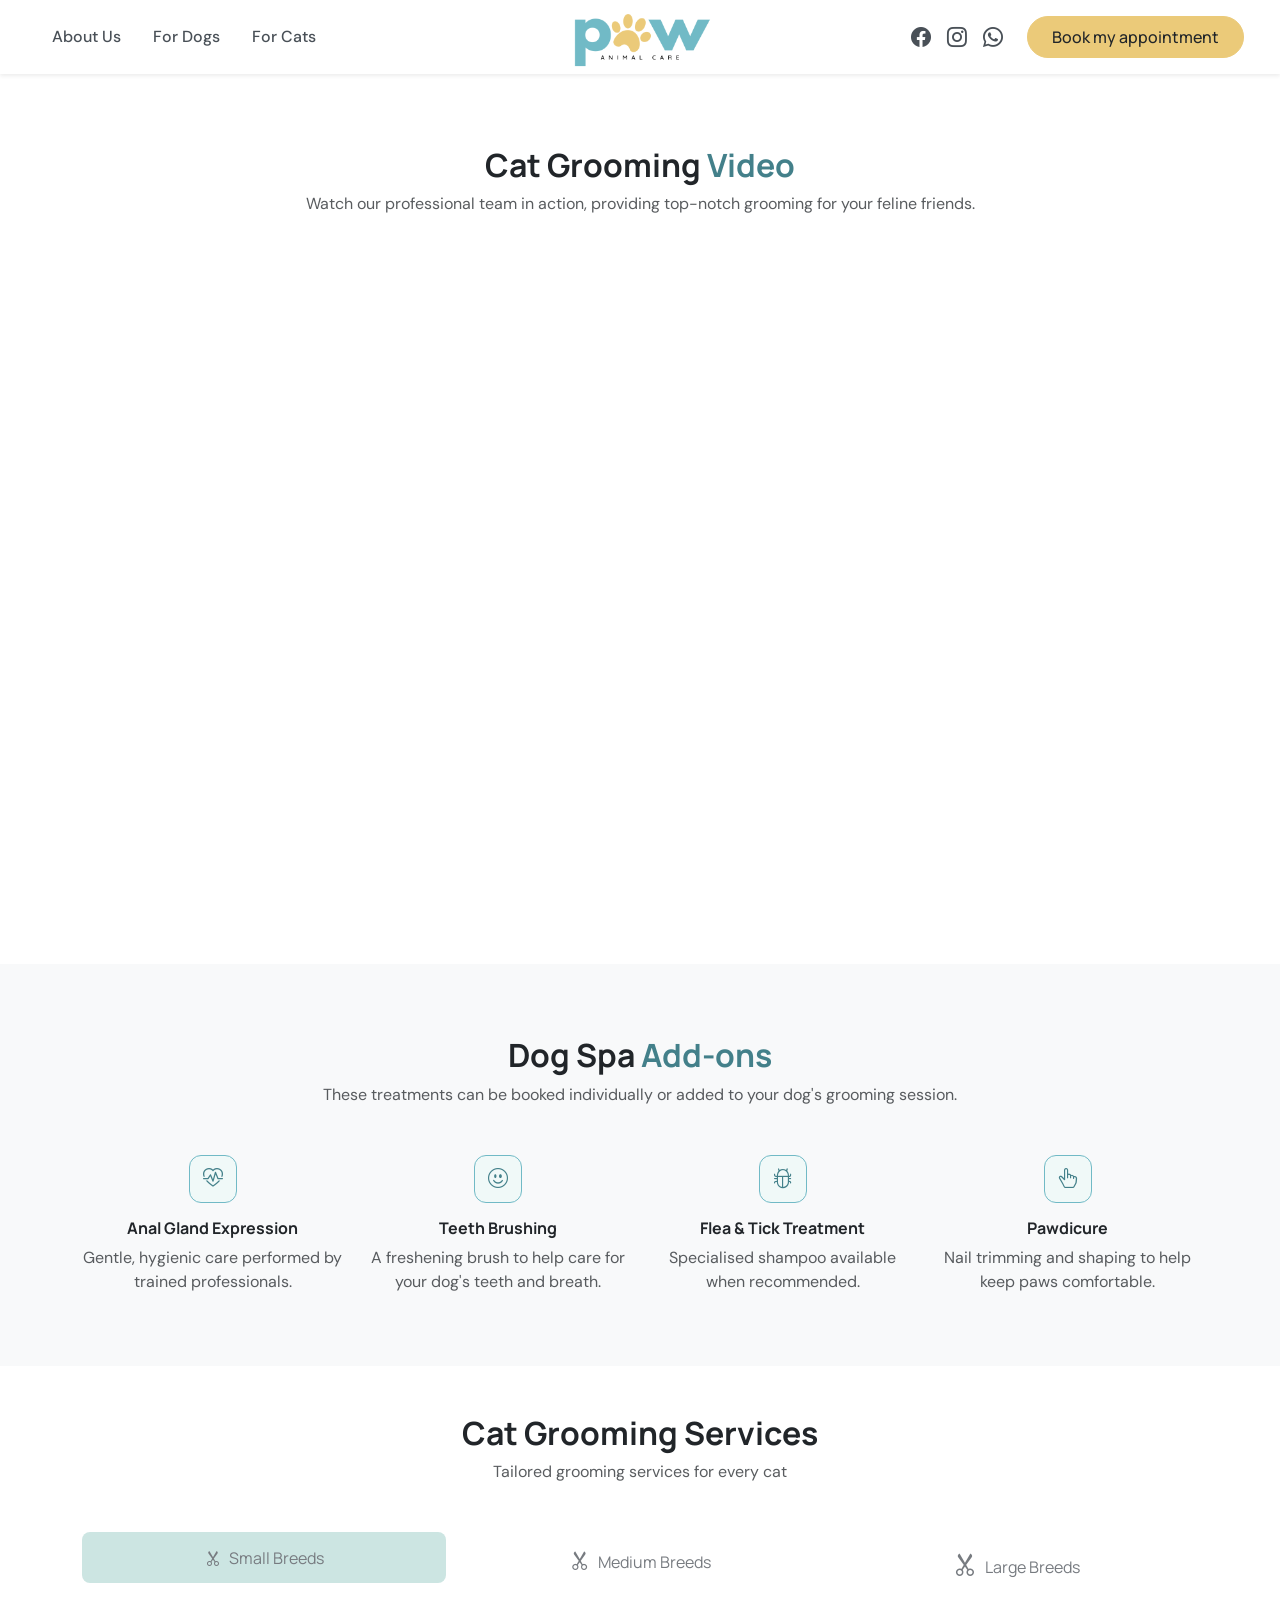
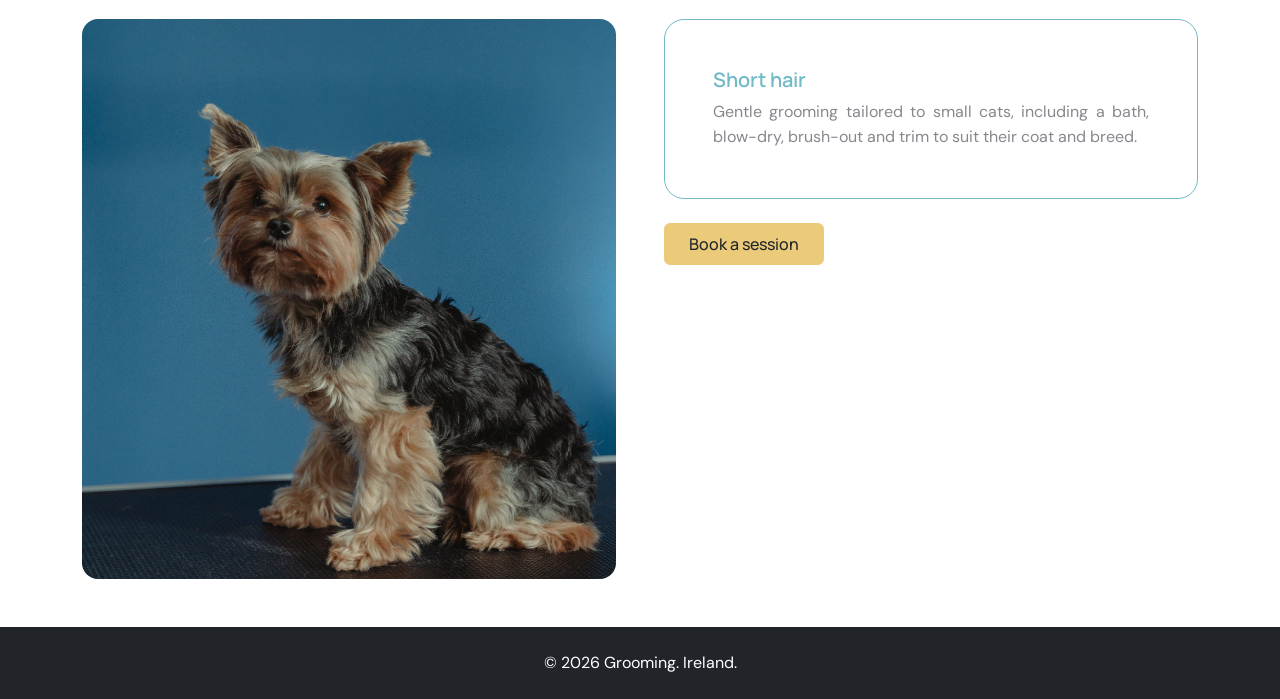
==== pages/cats.html @ 80b5eb4a "cat services fixed" ====
<!DOCTYPE html>
<html lang="en">
<head>
  <meta charset="UTF-8">
  <meta name="viewport" content="width=device-width, initial-scale=1">
  <title>Grooming</title>
    
  
  <link href="https://cdn.jsdelivr.net/npm/bootstrap@5.3.3/dist/css/bootstrap.min.css" rel="stylesheet" integrity="sha384-QWTKZyjpPEjISv5WaRU9OFeRpok6YctnYmDr5pNlyT2bRjXh0JMhjY6hW+ALEwIH" crossorigin="anonymous">
  <link rel="stylesheet" href="https://cdn.jsdelivr.net/npm/bootstrap-icons@1.11.3/font/bootstrap-icons.min.css">
  <link href="https://fonts.googleapis.com/css2?family=DM+Sans:wght@400;500;600;700&family=Manrope:wght@400;500;600;700;800&display=swap" rel="stylesheet">
  <link rel="stylesheet" href="../css/styles.css">
</head>


<body class="bg-light font-body">

  <nav class="navbar navbar-expand-lg navbar-light bg-white shadow-sm py-3 px-4 sticky-top">
    <div class="container-fluid position-relative">
      
    
      <a class="navbar-brand d-lg-none" href="../index.html">
        <img src="../images/pawlogo.png" alt="Logo" height="60">
      </a>

    
      <button class="navbar-toggler" type="button" data-bs-toggle="collapse" data-bs-target="#navbarNav" aria-controls="navbarNav" aria-expanded="false" aria-label="Toggle navigation">
        <span class="navbar-toggler-icon"></span>
      </button>

   
      <div class="collapse navbar-collapse" id="navbarNav">
        
        <ul class="navbar-nav me-auto mb-2 mb-lg-0">
          <li class="nav-item"><a class="nav-link px-3" href="../index.html">About Us</a></li>
          <li class="nav-item"><a class="nav-link px-3" href="dogs.html">For Dogs</a></li>
          <li class="nav-item"><a class="nav-link px-3" href="cats.html">For Cats</a></li>
        </ul>

      
        <a class="navbar-brand position-absolute start-50 translate-middle-x d-none d-lg-block m-0" href="#">
          <img src="../images/pawlogo.png" alt="Logo" height="160">
        </a>

        <div class="d-flex align-items-center gap-3 ms-lg-auto mt-3 mt-lg-0">
          <div class="social-icons d-flex align-items-center gap-3 me-2">
            <a href="https://facebook.com" target="_blank" rel="noopener" aria-label="Facebook"><i class="bi bi-facebook"></i></a>
            <a href="https://instagram.com" target="_blank" rel="noopener" aria-label="Instagram"><i class="bi bi-instagram"></i></a>
            <a href="https://whatsapp.com" target="_blank" rel="noopener" aria-label="WhatsApp"><i class="bi bi-whatsapp"></i></a>
          </div>
          <a href="contact.html" class="btn btn-danger font-heading navbar-btn btn-appointment px-4 py-2 rounded-pill">Book my appointment</a>
        </div>

      </div>
    </div>
  </nav>


<!--Embedded Video Section Start -->
<section class="embedded-video-section py-5 bg-white">
  <div class="container py-lg-4 text-center">
    <div class="mb-5">
      <h2 class="font-heading fw-bold text-dark">Cat Grooming <span class="additional-services-accent">Video</span></h2>
      <p class="font-body text-muted mb-0">Watch our professional team in action, providing top-notch grooming for your feline friends.</p>
    </div>
    <div class="ratio ratio-16x9">
      <iframe src="https://www.youtube.com/embed/dQw4w9WgXcQ" title="Cat Grooming Video" allowfullscreen></iframe>
    </div>
  </div>
</section>
<!--Embedded Video Section End -->


  <!-- Addons Section -->
  <section class="additional-dog-services py-5 bg-light">
    <div class="container py-lg-4 text-center">
      <div class="mb-5">
        <h2 class="font-heading fw-bold text-dark">Dog Spa <span class="additional-services-accent">Add-ons</span></h2>
        <p class="font-body text-muted mb-0">These treatments can be booked individually or added to your dog's grooming session.</p>
      </div>

      <div class="row row-cols-1 row-cols-sm-2 row-cols-lg-4 gx-4 gy-5">
        <div class="col">
          <div class="additional-service-icon d-inline-flex align-items-center justify-content-center mb-3">
            <i class="bi bi-heart-pulse" aria-hidden="true"></i>
          </div>
          <h3 class="font-heading h6 fw-bold">Anal Gland Expression</h3>
          <p class="font-body text-muted mb-0">Gentle, hygienic care performed by trained professionals.</p>
        </div>
        <div class="col">
          <div class="additional-service-icon d-inline-flex align-items-center justify-content-center mb-3">
            <i class="bi bi-emoji-smile" aria-hidden="true"></i>
          </div>
          <h3 class="font-heading h6 fw-bold">Teeth Brushing</h3>
          <p class="font-body text-muted mb-0">A freshening brush to help care for your dog's teeth and breath.</p>
        </div>
        <div class="col">
          <div class="additional-service-icon d-inline-flex align-items-center justify-content-center mb-3">
            <i class="bi bi-bug" aria-hidden="true"></i>
          </div>
          <h3 class="font-heading h6 fw-bold">Flea &amp; Tick Treatment</h3>
          <p class="font-body text-muted mb-0">Specialised shampoo available when recommended.</p>
        </div>
        <div class="col">
          <div class="additional-service-icon d-inline-flex align-items-center justify-content-center mb-3">
            <i class="bi bi-hand-index-thumb" aria-hidden="true"></i>
          </div>
          <h3 class="font-heading h6 fw-bold">Pawdicure</h3>
          <p class="font-body text-muted mb-0">Nail trimming and shaping to help keep paws comfortable.</p>
        </div>
      </div>
    </div>
  </section>
  <!-- Addons Section End -->


  <!-- Cat Services Section Start-->
  <section id="cat-services">
    <div class="container py-5">
      <div class="text-center mb-5">
        <h1 class="font-heading h2 fw-bold text-dark">Cat Grooming Services</h1>
        <p class="font-body text-muted mb-0">Tailored grooming services for every cat</p>
      </div>

      <ul class="nav nav-pills cat-service-tabs mb-4" id="catServiceTabs" role="tablist">
        <li class="nav-item" role="presentation">
          <button class="nav-link font-heading active" id="small-breed-tab" data-bs-toggle="pill" data-bs-target="#small-breed-service" type="button" role="tab" aria-controls="small-breed-service" aria-selected="true">
            <i class="bi bi-scissors fs-6 me-2" aria-hidden="true"></i>Small Breeds
          </button>
        </li>
        <li class="nav-item" role="presentation">
          <button class="nav-link font-heading" id="medium-breed-tab" data-bs-toggle="pill" data-bs-target="#medium-breed-service" type="button" role="tab" aria-controls="medium-breed-service" aria-selected="false">
            <i class="bi bi-scissors fs-5 me-2" aria-hidden="true"></i>Medium Breeds
          </button>
        </li>
        <li class="nav-item" role="presentation">
          <button class="nav-link font-heading" id="large-breed-tab" data-bs-toggle="pill" data-bs-target="#large-breed-service" type="button" role="tab" aria-controls="large-breed-service" aria-selected="false">
            <i class="bi bi-scissors fs-4 me-2" aria-hidden="true"></i>Large Breeds
          </button>
        </li>
      </ul>

      <div class="tab-content" id="catServiceTabContent">
        <div class="tab-pane fade show active" id="small-breed-service" role="tabpanel" aria-labelledby="small-breed-tab" tabindex="0">
          <div class="row align-items-start g-4 g-lg-5">
            <div class="col-lg-6">
              <img src="../images/img1.jpg" class="cat-service-image img-fluid rounded-4" alt="A freshly groomed cat">
            </div>
            <div class="col-lg-6">
              <div class="cat-service-copy p-4 p-lg-5">
                <h3 class="font-heading h5 fw-semibold mb-2">Short hair</h3>
                <p class="font-body cat-service-description mb-0">Gentle grooming tailored to small cats, including a bath, blow-dry, brush-out and trim to suit their coat and breed.</p>
              </div>
              <a href="contact.html" class="btn btn-danger font-heading btn-appointment px-4 py-2 mt-4">Book a session</a>
            </div>
          </div>
        </div>

        <div class="tab-pane fade" id="medium-breed-service" role="tabpanel" aria-labelledby="medium-breed-tab" tabindex="0">
          <div class="row align-items-start g-4 g-lg-5">
            <div class="col-lg-6">
              <img src="../images/img1.jpg" class="cat-service-image img-fluid rounded-4" alt="A freshly groomed cat">
            </div>
            <div class="col-lg-6">
              <div class="cat-service-copy p-4 p-lg-5">
                <h3 class="font-heading h5 fw-semibold mb-2">Long Hair</h3>
                <p class="font-body cat-service-description mb-0">A grooming session for medium-sized cats, with a bath, blow-dry, brush-out and trim tailored to their coat and breed.</p>
              </div>
              <a href="contact.html" class="btn btn-danger font-heading btn-appointment px-4 py-2 mt-4">Book a session</a>
            </div>
          </div>
        </div>

        <div class="tab-pane fade" id="large-breed-service" role="tabpanel" aria-labelledby="large-breed-tab" tabindex="0">
          <div class="row align-items-start g-4 g-lg-5">
            <div class="col-lg-6">
              <img src="../images/img1.jpg" class="cat-service-image img-fluid rounded-4" alt="A freshly groomed cat">
            </div>
            <div class="col-lg-6">
              <div class="cat-service-copy p-4 p-lg-5">
                <h3 class="font-heading h5 fw-semibold mb-2">No hair</h3>
                <p class="font-body cat-service-description mb-0">Care for larger cats, including a bath, blow-dry, brush-out and trim suited to their coat and breed.</p>
              </div>
              <a href="contact.html" class="btn btn-danger font-heading btn-appointment px-4 py-2 mt-4">Book a session</a>
            </div>
          </div>
        </div>
      </div>
    </div>
  </section>
  <!-- Cat Services Section End-->


  <!--Footer -->
  <footer class="site-footer bg-dark shadow-sm py-4 text-center ">
    <div class="container">
      <p class="font-body mb-0 text-white">&copy; 2026 Grooming. Ireland.</p>
    </div>
  </footer>


  <script src="https://cdn.jsdelivr.net/npm/bootstrap@5.3.3/dist/js/bootstrap.bundle.min.js" integrity="sha384-YvpcrYf0tY3lHB60NNkmXc5s9fDVZLESaAA55NDzOxhy9GkcIdslK1eN7N6jIeHz" crossorigin="anonymous"></script>
  <script src="../js/script.js"></script>
</body>
</html>
---- css/styles.css ----
/* Global */
.font-heading {
  font-family: 'Manrope', sans-serif;
}

.font-body {
  font-family: 'DM Sans', sans-serif;
}

.custom-slide-btn {
  appearance: none;
  box-sizing: border-box;
  outline: none;
  position: relative;
  display: inline-flex;
  align-items: center;
  justify-content: center;
  width: 450px;
  height: 120px;
  font-size: 2.2rem;
  font-weight: 600;
  cursor: pointer;
  overflow: hidden;
  border: 4px solid #71bac6;
  color: #71bac6;
  background-color: transparent;
  z-index: 1;
  transition: color 0.2s ease-out;
  text-decoration: none;
}

.custom-slide-btn::before {
  content: "";
  position: absolute;
  top: 0;
  left: 0;
  width: 100%;
  height: 100%;
  background-color: #71bac6;
  z-index: -1;
  transform: translateX(-101%);
  transition: transform 0.2s ease-out;
  text-decoration: none;
}

.custom-slide-btn:hover {
  color: #ffffff;
  text-decoration: none;
}

.custom-slide-btn:hover::before {
  transform: translateX(0);
  text-decoration: none;
}

.custom-slide-btn:active,
.custom-slide-btn:focus {
  color: #ffffff;
  background-color: transparent;
  text-decoration: none;
}

.btn.btn-danger.btn-appointment {
  background-color: #ebca79;
  border-color: #ebca79;
  color: #212529;
  font-weight: 500;
  transition: opacity 0.2s ease;
}

.btn.btn-danger.btn-appointment:hover {
  background-color: #dfbe6d;
  border-color: #dfbe6d;
  color: #212529;
}

.btn.btn-danger.btn-custom-teal {
  background-color: #71BAC6;
  border-color: #71BAC6;
  color: #ffffff;
  font-weight: 500;
  transition: opacity 0.2s ease;
}

.btn.btn-danger.btn-custom-teal:hover {
  background-color: #5da4b1;
  border-color: #5da4b1;
  color: #ffffff;
}

.navbar-light .navbar-nav .nav-link {
  color: #495057;
  font-weight: 500;
  transition: color 0.2s ease;
}

.navbar-light .navbar-nav .nav-link:hover,
.navbar-light .navbar-nav .nav-link:focus {
  color: #71bac6;
}

.social-icons a {
  color: #495057;
  font-size: 1.25rem;
  transition: color 0.2s ease;
}

.social-icons a:hover {
  color: #71bac6;
}

.mb-2 {
  color: #71bac6;
}

.hero-section {
  background: linear-gradient(rgba(0,0,0,0.3), rgba(0,0,0,0.3)), url('../images/img3.jpg') no-repeat center center/cover;
  min-height: 85vh;
  display: flex;
  align-items: center;
}

.twentytwenty-container {
  box-sizing: content-box;
  z-index: 0;
  overflow: hidden;
  position: relative;
  user-select: none;
  width: 100%;
  max-width: 800px;
  height: 450px;
  margin: 0 auto;
}

.twentytwenty-container img {
  width: 100%;
  height: 100%;
  object-fit: cover;
  position: absolute;
  top: 0;
  left: 0;
}

.image-after-wrapper {
  position: absolute;
  top: 0;
  left: 0;
  width: 50%;
  height: 100%;
  overflow: hidden;
  z-index: 1;
}

.image-after-wrapper img {
  width: 800px;
  max-width: none;
  height: 100%;
  object-fit: cover;
}

.twentytwenty-slider {
  position: absolute;
  appearance: none;
  width: 100%;
  height: 100%;
  background: transparent;
  z-index: 2;
  margin: 0;
  cursor: ew-resize;
}

.twentytwenty-slider::-webkit-slider-thumb {
  appearance: none;
  width: 4px;
  height: 450px;
  background: #71bac6;
}

/* Index page */
.about-image {
  width: 100%;
  height: 560px;
  object-fit: cover;
  object-position: center;
}

/* DOG PAGES SPECIFIC STYLES */
.img-responsive img {
  max-width: 300px;
  height: auto;
}

.dog-service-tabs , .cat-service-tabs {
  display: flex;
  justify-content: space-between;
  gap: 0.75rem;
}

.dog-service-tabs .nav-item , .cat-service-tabs .nav-item {
  flex: 1 1 0;
  text-align: center;
}

.dog-service-tabs .nav-link , .cat-service-tabs .nav-link {
  width: 100%;
  color: #777b80;
  background: transparent;
  border-radius: 0.5rem;
  padding: 0.85rem 1rem;
}

.dog-service-tabs .nav-link:hover,
.dog-service-tabs .nav-link:focus,
.dog-service-tabs .nav-link.active,
.cat-service-tabs .nav-link:hover,
.cat-service-tabs .nav-link:focus,
.cat-service-tabs .nav-link.active {
  color: #777b80;
  background: #cce5e2;
}

.dog-service-image , .cat-service-image {
  width: 100%;
  height: 560px;
  object-fit: cover;
  object-position: center;
}

.dog-service-copy , .cat-service-copy {
  border: 1px solid #71bac6;
  border-radius: 1.25rem;
}

.dog-service-description , .cat-service-description {
  color: #85888d;
  line-height: 1.55;
  text-align: justify;
}

#dog-services, #cat-services {
  background-color: #ffffff;
}

.additional-services-accent {
  color: #43808a;
}

.additional-service-icon {
  width: 3rem;
  height: 3rem;
  color: #43808a;
  border: 1px solid #71bac6;
  border-radius: 0.75rem;
  background-color: #f0f9f8;
  font-size: 1.25rem;
}

/* Gallery Section Animation */
.gallery-section.gallery-visible .container {
  animation: gallery-entrance 0.6s ease-out;
}

.gallery-section a img,
.additional-service-icon {
  transition: transform 0.25s ease, background-color 0.25s ease;
}

.gallery-section a:hover img,
.gallery-section a:focus-visible img {
  transform: scale(1.05);
}

.additional-dog-services .col:hover .additional-service-icon {
  transform: translateY(-5px);
  background-color: #cce5e2;
}

@keyframes gallery-entrance {
  from {
    opacity: 0.5;
    transform: translateY(20px);
  }
  to {
    opacity: 1;
    transform: translateY(0);
  }
}

@media (max-width: 767.98px) {
  .dog-service-tabs , .cat-service-tabs {
    flex-direction: column;
  }

  .dog-service-tabs .nav-link , .cat-service-tabs .nav-link {
    text-align: left;
  }

  .dog-service-image , .cat-service-image {
    height: 420px;
  }
}

/*Cats page Style*/


/* Contact page */
.hero-sub {
  color: #777b80;
  font-size: 1.1rem;
}

.map-wrap {
  position: relative;
  width: 100%;
  aspect-ratio: 5 / 4;
  min-height: 320px;
  overflow: hidden;
  border: 1px solid #71bac6;
  border-radius: 1.25rem;
  background-color: #f0f9f8;
}

.map-wrap iframe {
  position: absolute;
  inset: 0;
  width: 100%;
  height: 100%;
  border: 0;
}

/* Cards */
.action-card {
  background: #ffffff;
  border: 1px solid #71bac6;
  border-radius: 1.25rem;
  padding: 1.75rem;
  text-align: center;
}

.action-card .big {
  display: inline-block;
  font-size: 2.5rem;
  color: #43808a;
  margin-bottom: 0.5rem;
}

.action-card p {
  color: #85888d;
}

.action-card .d-flex {
  justify-content: center;
}

/* Booking form: hidden until Book Now is clicked */
#formSection {
  display: none;
}

#formSection.show {
  display: block;
  animation: reveal 0.35s ease;
}

@keyframes reveal {
  from { opacity: 0; transform: translateY(12px); }
  to   { opacity: 1; transform: none; }
}

@media (prefers-reduced-motion: reduce) {
  #formSection.show { animation: none; }
}

.form-card {
  border: 1px solid #71bac6;
  border-radius: 1.25rem;
  background: #ffffff;
  padding: clamp(1.25rem, 4vw, 2rem);
}

.form-card h2 {
  color: #71bac6;
  text-align: center;
  font-weight: 600;
  font-size: 1.6rem;
}

.form-card .lead-line {
  font-size: clamp(1.15rem, 2.5vw, 1.7rem);
  font-weight: 400;
  color: #777b80;
  text-align: center;
  margin: 1.2rem 0 1.5rem;
}

.form-card h3 {
  font-size: 1.15rem;
  font-weight: 700;
  color: #777b80;
  margin: 0;
}

.form-card .hint {
  color: #85888d;
  font-size: 1.05rem;
  margin-bottom: 1.5rem;
}

.form-inner {
  max-width: 900px;
  margin: 0 auto;
}

.form-card .form-control,
.form-card .form-select {
  background-color: #f0f9f8;
  border: 1px solid #cce5e2;
  border-radius: 0.5rem;
  padding: 1.05rem 1.4rem;
  color: #777b80;
}

.form-card .form-control::placeholder {
  color: #85888d;
  opacity: 0.8;
}

.form-card .form-control:focus,
.form-card .form-select:focus {
  background-color: #ffffff;
  border-color: #71bac6;
  box-shadow: 0 0 0 0.2rem rgba(113, 186, 198, 0.25);
}

.form-card .is-invalid {
  border-color: #dc3545;
}

.form-card .invalid-feedback {
  font-size: 0.9rem;
}

.date-label {
  display: block;
  font-size: 0.9rem;
  color: #43808a;
  margin-bottom: 0.35rem;
}

dialog {
  border: 1px solid #71bac6;
  border-radius: 1.25rem;
  padding: 1.75rem;
  max-width: min(90vw, 420px);
  text-align: center;
  color: #777b80;
}

dialog::backdrop {
  background: rgba(0, 0, 0, 0.4);
}
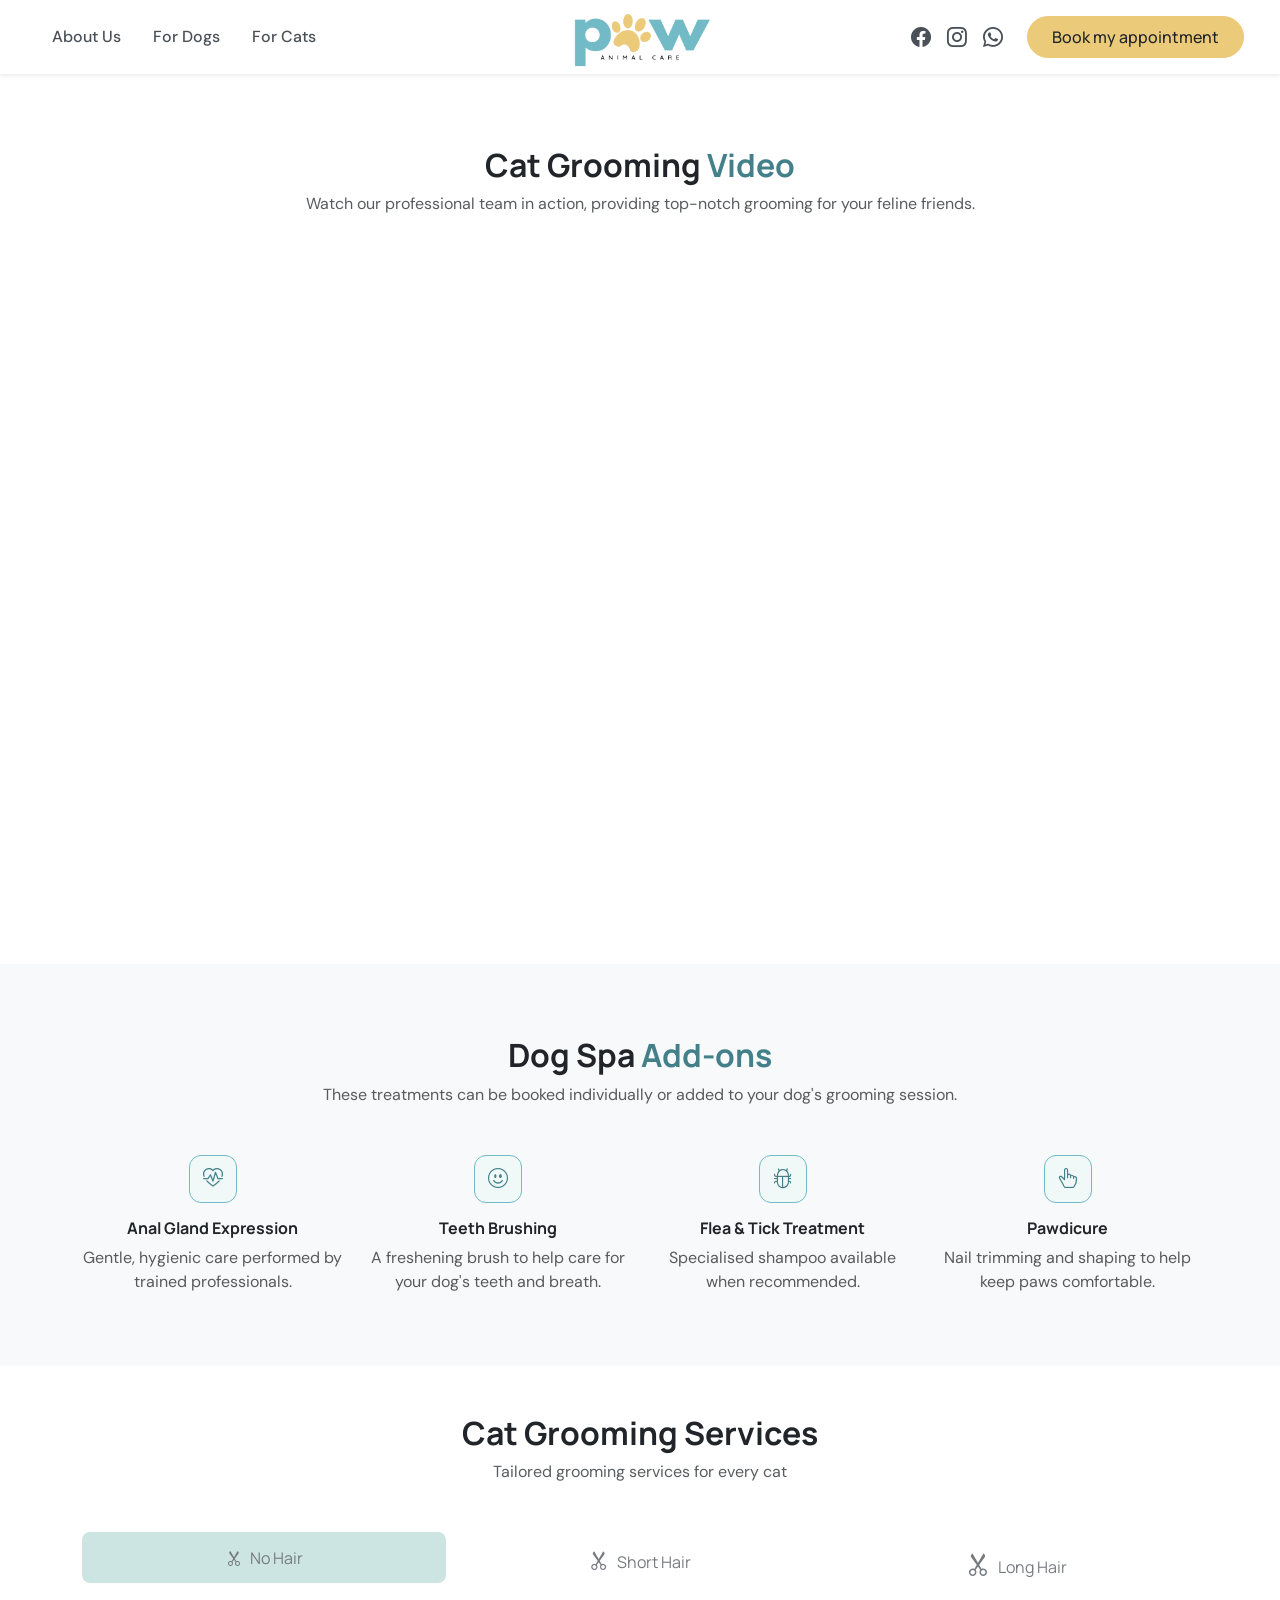
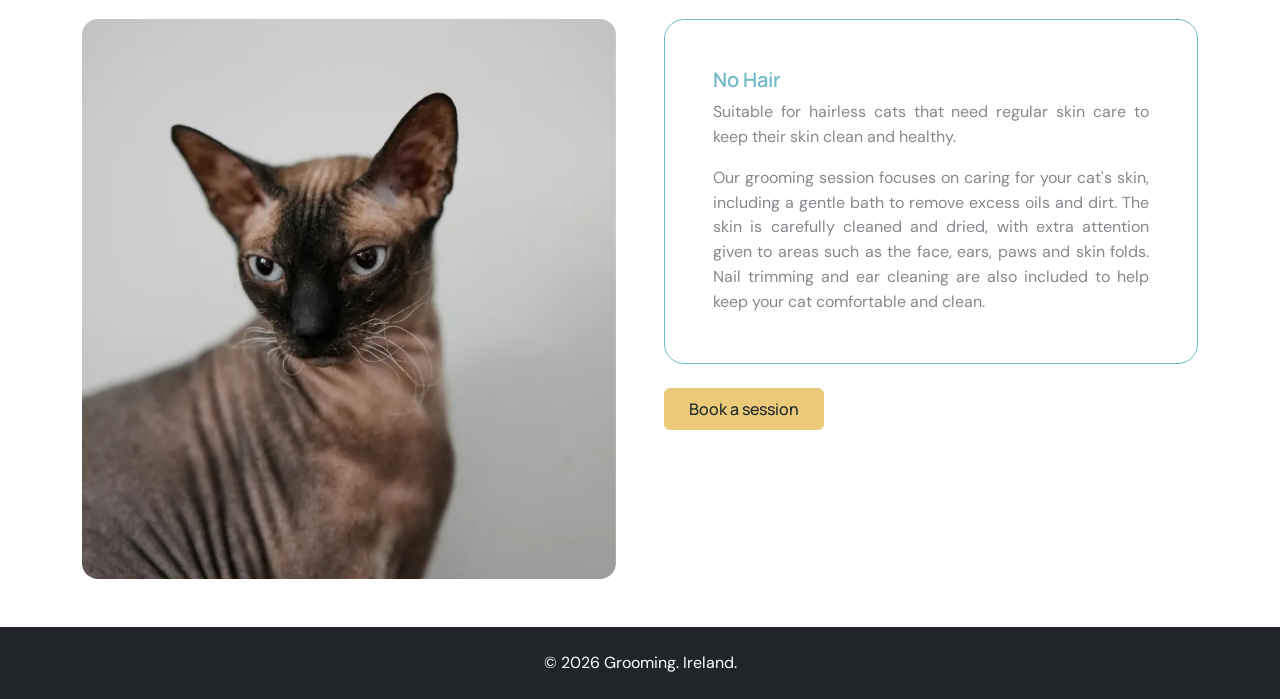
==== commit 7e32607d: "added pictures, carrousel for mobiles and finished cat page deb: video and Theme" ====
--- a/pages/cats.html
+++ b/pages/cats.html
@@ -56,7 +56,6 @@
   </nav>
 
 
-<!--Embedded Video Section Start -->
 <section class="embedded-video-section py-5 bg-white">
   <div class="container py-lg-4 text-center">
     <div class="mb-5">
@@ -64,11 +63,11 @@
       <p class="font-body text-muted mb-0">Watch our professional team in action, providing top-notch grooming for your feline friends.</p>
     </div>
     <div class="ratio ratio-16x9">
-      <iframe src="https://www.youtube.com/embed/dQw4w9WgXcQ" title="Cat Grooming Video" allowfullscreen></iframe>
+      <iframe src="https://www.youtube.com/embed/dQw4w9WgXcQ" title="YouTube video player" frameborder="0" allow="accelerometer; autoplay; clipboard-write; encrypted-media; gyroscope; picture-in-picture; web-share" referrerpolicy="strict-origin-when-cross-origin" allowfullscreen></iframe>
     </div>
   </div>
 </section>
-<!--Embedded Video Section End -->
+
 
 
   <!-- Addons Section -->
@@ -125,17 +124,17 @@
       <ul class="nav nav-pills cat-service-tabs mb-4" id="catServiceTabs" role="tablist">
         <li class="nav-item" role="presentation">
           <button class="nav-link font-heading active" id="small-breed-tab" data-bs-toggle="pill" data-bs-target="#small-breed-service" type="button" role="tab" aria-controls="small-breed-service" aria-selected="true">
-            <i class="bi bi-scissors fs-6 me-2" aria-hidden="true"></i>Small Breeds
+            <i class="bi bi-scissors fs-6 me-2" aria-hidden="true"></i>No Hair
           </button>
         </li>
         <li class="nav-item" role="presentation">
           <button class="nav-link font-heading" id="medium-breed-tab" data-bs-toggle="pill" data-bs-target="#medium-breed-service" type="button" role="tab" aria-controls="medium-breed-service" aria-selected="false">
-            <i class="bi bi-scissors fs-5 me-2" aria-hidden="true"></i>Medium Breeds
+            <i class="bi bi-scissors fs-5 me-2" aria-hidden="true"></i>Short Hair
           </button>
         </li>
         <li class="nav-item" role="presentation">
           <button class="nav-link font-heading" id="large-breed-tab" data-bs-toggle="pill" data-bs-target="#large-breed-service" type="button" role="tab" aria-controls="large-breed-service" aria-selected="false">
-            <i class="bi bi-scissors fs-4 me-2" aria-hidden="true"></i>Large Breeds
+            <i class="bi bi-scissors fs-4 me-2" aria-hidden="true"></i>Long Hair
           </button>
         </li>
       </ul>
@@ -144,12 +143,13 @@
         <div class="tab-pane fade show active" id="small-breed-service" role="tabpanel" aria-labelledby="small-breed-tab" tabindex="0">
           <div class="row align-items-start g-4 g-lg-5">
             <div class="col-lg-6">
-              <img src="../images/img1.jpg" class="cat-service-image img-fluid rounded-4" alt="A freshly groomed cat">
+              <img src="../images/cat1.webp" class="cat-service-image img-fluid rounded-4" alt="A freshly groomed cat">
             </div>
             <div class="col-lg-6">
               <div class="cat-service-copy p-4 p-lg-5">
-                <h3 class="font-heading h5 fw-semibold mb-2">Short hair</h3>
-                <p class="font-body cat-service-description mb-0">Gentle grooming tailored to small cats, including a bath, blow-dry, brush-out and trim to suit their coat and breed.</p>
+                <h3 class="font-heading h5 fw-semibold mb-2">No Hair</h3>
+                <p class="font-body cat-service-description mb-3">Suitable for hairless cats that need regular skin care to keep their skin clean and healthy.</p>
+                <p class="font-body cat-service-description mb-0">Our grooming session focuses on caring for your cat's skin, including a gentle bath to remove excess oils and dirt. The skin is carefully cleaned and dried, with extra attention given to areas such as the face, ears, paws and skin folds. Nail trimming and ear cleaning are also included to help keep your cat comfortable and clean.</p>
               </div>
               <a href="contact.html" class="btn btn-danger font-heading btn-appointment px-4 py-2 mt-4">Book a session</a>
             </div>
@@ -159,27 +159,29 @@
         <div class="tab-pane fade" id="medium-breed-service" role="tabpanel" aria-labelledby="medium-breed-tab" tabindex="0">
           <div class="row align-items-start g-4 g-lg-5">
             <div class="col-lg-6">
-              <img src="../images/img1.jpg" class="cat-service-image img-fluid rounded-4" alt="A freshly groomed cat">
+              <img src="../images/catImg5.webp" class="cat-service-image img-fluid rounded-4" alt="A freshly groomed cat">
+            </div>
+            <div class="col-lg-6">
+              <div class="cat-service-copy p-4 p-lg-5">
+                <h3 class="font-heading h5 fw-semibold mb-2">Short Hair</h3>
+                <p class="font-body cat-service-description mb-3">Suitable for cats with short, smooth coats that need regular cleaning and basic coat care.</p>
+                <p class="font-body cat-service-description mb-0">The grooming session includes a gentle bath, towel drying and brushing to remove loose hair and dirt from the coat. Extra attention is given to cleaning the ears, trimming the nails and checking the paws. Brushing also helps reduce loose hair around the home and keeps the coat looking clean and healthy.</p>
+              </div>
+              <a href="contact.html" class="btn btn-danger font-heading btn-appointment px-4 py-2 mt-4">Book a session</a>
+            </div>
+          </div>
+        </div>
+
+        <div class="tab-pane fade" id="large-breed-service" role="tabpanel" aria-labelledby="large-breed-tab" tabindex="0">
+          <div class="row align-items-start g-4 g-lg-5">
+            <div class="col-lg-6">
+              <img src="../images/catImg6.webp" class="cat-service-image img-fluid rounded-4" alt="A freshly groomed cat">
             </div>
             <div class="col-lg-6">
               <div class="cat-service-copy p-4 p-lg-5">
                 <h3 class="font-heading h5 fw-semibold mb-2">Long Hair</h3>
-                <p class="font-body cat-service-description mb-0">A grooming session for medium-sized cats, with a bath, blow-dry, brush-out and trim tailored to their coat and breed.</p>
-              </div>
-              <a href="contact.html" class="btn btn-danger font-heading btn-appointment px-4 py-2 mt-4">Book a session</a>
-            </div>
-          </div>
-        </div>
-
-        <div class="tab-pane fade" id="large-breed-service" role="tabpanel" aria-labelledby="large-breed-tab" tabindex="0">
-          <div class="row align-items-start g-4 g-lg-5">
-            <div class="col-lg-6">
-              <img src="../images/img1.jpg" class="cat-service-image img-fluid rounded-4" alt="A freshly groomed cat">
-            </div>
-            <div class="col-lg-6">
-              <div class="cat-service-copy p-4 p-lg-5">
-                <h3 class="font-heading h5 fw-semibold mb-2">No hair</h3>
-                <p class="font-body cat-service-description mb-0">Care for larger cats, including a bath, blow-dry, brush-out and trim suited to their coat and breed.</p>
+                <p class="font-body cat-service-description mb-3">Suitable for cats with longer, thicker coats that need extra brushing and coat maintenance.</p>
+                <p class="font-body cat-service-description mb-0">The grooming session includes a bath, careful drying and a thorough brush-out to remove loose hair and prevent tangles. Extra time is spent checking areas that are more likely to develop knots, such as behind the ears, under the legs, around the belly and near the tail. A small trim can also be provided where needed to keep the coat neat and easier to manage.</p>
               </div>
               <a href="contact.html" class="btn btn-danger font-heading btn-appointment px-4 py-2 mt-4">Book a session</a>
             </div>
--- a/css/styles.css
+++ b/css/styles.css
@@ -5,6 +5,14 @@
 
 .font-body {
   font-family: 'DM Sans', sans-serif;
+}
+
+.border-color-base{
+  border-color: #71bac6 !important;
+}
+
+.icon-color-base {
+  color: #71bac6 !important;
 }
 
 .custom-slide-btn {
@@ -184,7 +192,7 @@
   object-position: center;
 }
 
-/* DOG PAGES SPECIFIC STYLES */
+/* DOG PAGES SPECIFIC STYLES  START*/
 .img-responsive img {
   max-width: 300px;
   height: auto;
@@ -286,6 +294,62 @@
   }
 }
 
+#galleryCarousel {
+  background-color: #f0f9f8;
+}
+
+#galleryCarousel .carousel-inner {
+  aspect-ratio: 1 / 1;
+}
+
+#galleryCarousel .carousel-item {
+  height: 100%;
+}
+
+#galleryCarousel .carousel-item img {
+  object-fit: cover;
+  width: 100%;
+  height: 100%;
+}
+
+#galleryCarousel .carousel-control-prev,
+#galleryCarousel .carousel-control-next {
+  width: 12%;
+}
+
+#galleryCarousel .carousel-control-prev-icon,
+#galleryCarousel .carousel-control-next-icon {
+  background-color: rgba(113, 186, 198, 0.7);
+  border-radius: 50%;
+  padding: 12px;
+  width: 50px;
+  height: 50px;
+}
+
+#galleryCarousel .carousel-control-prev:hover .carousel-control-prev-icon,
+#galleryCarousel .carousel-control-next:hover .carousel-control-next-icon {
+  background-color: #71bac6;
+}
+
+#galleryCarousel .carousel-indicators {
+  position: absolute;
+  bottom: -50px;
+}
+
+#galleryCarousel .carousel-indicators [data-bs-target] {
+  width: 10px;
+  height: 10px;
+  border-radius: 50%;
+  background-color: #cce5e2;
+  border: 2px solid #71bac6;
+}
+
+#galleryCarousel .carousel-indicators [data-bs-target].active {
+  background-color: #71bac6;
+  width: 12px;
+  height: 12px;
+}
+
 @media (max-width: 767.98px) {
   .dog-service-tabs , .cat-service-tabs {
     flex-direction: column;
@@ -299,9 +363,7 @@
     height: 420px;
   }
 }
-
-/*Cats page Style*/
-
+/* DOG PAGES SPECIFIC STYLES END*/
 
 /* Contact page */
 .hero-sub {
@@ -367,8 +429,8 @@
   to   { opacity: 1; transform: none; }
 }
 
-@media (prefers-reduced-motion: reduce) {
-  #formSection.show { animation: none; }
+.mt-4 {
+  color: #ebca79
 }
 
 .form-card {
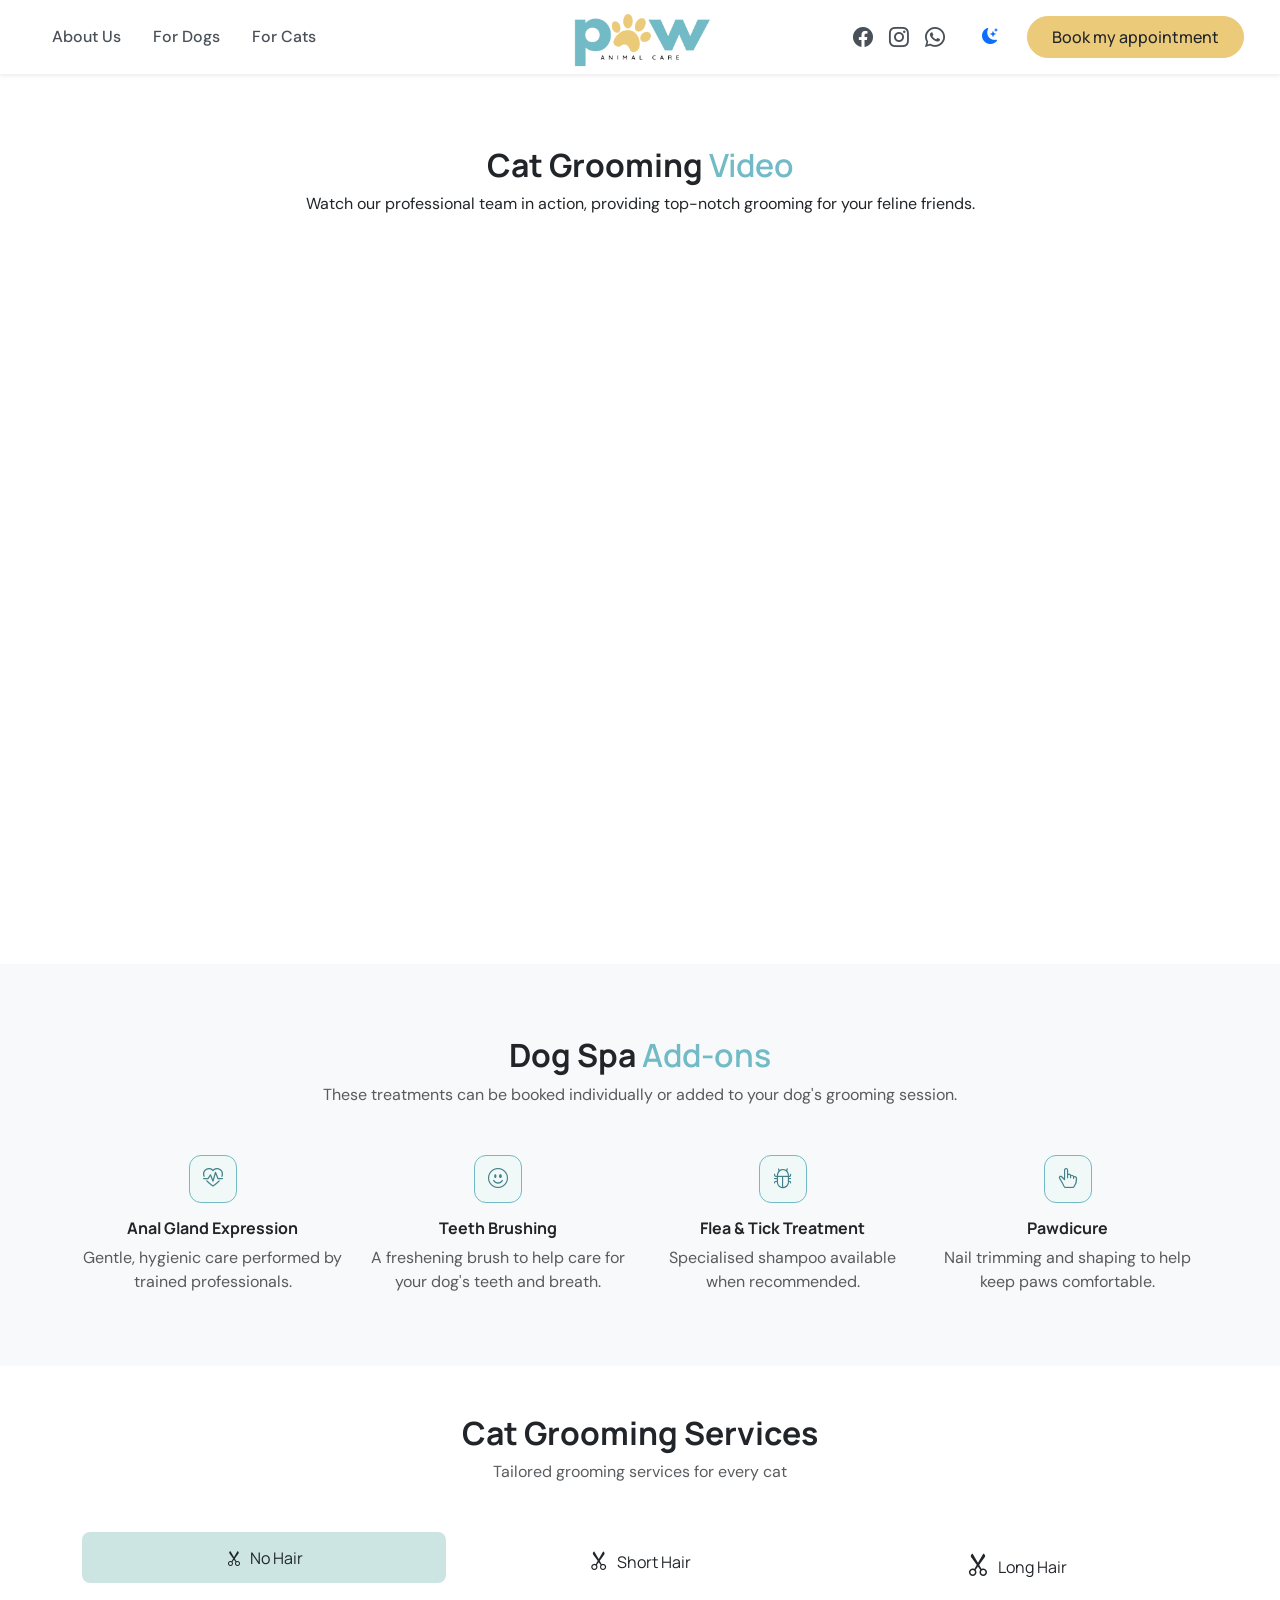
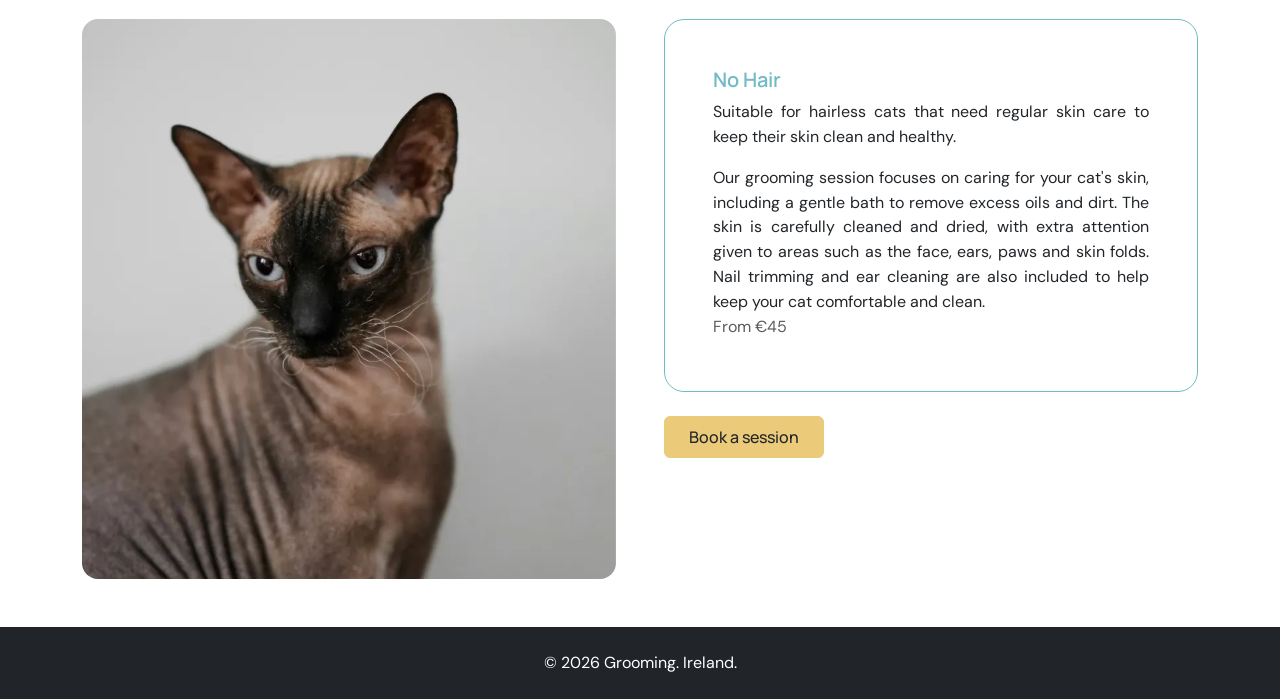
==== commit 91c608cd: "Theme configuration added, and prices added Deb: Video, more price details?" ====
--- a/pages/cats.html
+++ b/pages/cats.html
@@ -48,6 +48,9 @@
             <a href="https://instagram.com" target="_blank" rel="noopener" aria-label="Instagram"><i class="bi bi-instagram"></i></a>
             <a href="https://whatsapp.com" target="_blank" rel="noopener" aria-label="WhatsApp"><i class="bi bi-whatsapp"></i></a>
           </div>
+          <button class="btn btn-link theme-toggle" id="themeToggle" aria-label="Toggle dark mode" title="Toggle theme">
+            <i class="bi bi-moon-stars-fill"></i>
+          </button>
           <a href="contact.html" class="btn btn-danger font-heading navbar-btn btn-appointment px-4 py-2 rounded-pill">Book my appointment</a>
         </div>
 
@@ -59,8 +62,8 @@
 <section class="embedded-video-section py-5 bg-white">
   <div class="container py-lg-4 text-center">
     <div class="mb-5">
-      <h2 class="font-heading fw-bold text-dark">Cat Grooming <span class="additional-services-accent">Video</span></h2>
-      <p class="font-body text-muted mb-0">Watch our professional team in action, providing top-notch grooming for your feline friends.</p>
+      <h2 class="font-heading fw-bold text-dark heading-dark">Cat Grooming <span class="font-heading fw-semibold mb-2">Video</span></h2>
+      <p class="font-body text-dark mb-0 heading-dark">Watch our professional team in action, providing top-notch grooming for your feline friends.</p>
     </div>
     <div class="ratio ratio-16x9">
       <iframe src="https://www.youtube.com/embed/dQw4w9WgXcQ" title="YouTube video player" frameborder="0" allow="accelerometer; autoplay; clipboard-write; encrypted-media; gyroscope; picture-in-picture; web-share" referrerpolicy="strict-origin-when-cross-origin" allowfullscreen></iframe>
@@ -74,7 +77,7 @@
   <section class="additional-dog-services py-5 bg-light">
     <div class="container py-lg-4 text-center">
       <div class="mb-5">
-        <h2 class="font-heading fw-bold text-dark">Dog Spa <span class="additional-services-accent">Add-ons</span></h2>
+        <h2 class="font-heading fw-bold text-dark">Dog Spa <span class="font-heading fw-semibold mb-2">Add-ons</span></h2>
         <p class="font-body text-muted mb-0">These treatments can be booked individually or added to your dog's grooming session.</p>
       </div>
 
@@ -123,17 +126,17 @@
 
       <ul class="nav nav-pills cat-service-tabs mb-4" id="catServiceTabs" role="tablist">
         <li class="nav-item" role="presentation">
-          <button class="nav-link font-heading active" id="small-breed-tab" data-bs-toggle="pill" data-bs-target="#small-breed-service" type="button" role="tab" aria-controls="small-breed-service" aria-selected="true">
+          <button class="nav-link font-heading active text-dark" id="small-breed-tab" data-bs-toggle="pill" data-bs-target="#small-breed-service" type="button" role="tab" aria-controls="small-breed-service" aria-selected="true">
             <i class="bi bi-scissors fs-6 me-2" aria-hidden="true"></i>No Hair
           </button>
         </li>
         <li class="nav-item" role="presentation">
-          <button class="nav-link font-heading" id="medium-breed-tab" data-bs-toggle="pill" data-bs-target="#medium-breed-service" type="button" role="tab" aria-controls="medium-breed-service" aria-selected="false">
+          <button class="nav-link font-heading text-dark" id="medium-breed-tab" data-bs-toggle="pill" data-bs-target="#medium-breed-service" type="button" role="tab" aria-controls="medium-breed-service" aria-selected="false">
             <i class="bi bi-scissors fs-5 me-2" aria-hidden="true"></i>Short Hair
           </button>
         </li>
         <li class="nav-item" role="presentation">
-          <button class="nav-link font-heading" id="large-breed-tab" data-bs-toggle="pill" data-bs-target="#large-breed-service" type="button" role="tab" aria-controls="large-breed-service" aria-selected="false">
+          <button class="nav-link font-heading text-dark" id="large-breed-tab" data-bs-toggle="pill" data-bs-target="#large-breed-service" type="button" role="tab" aria-controls="large-breed-service" aria-selected="false">
             <i class="bi bi-scissors fs-4 me-2" aria-hidden="true"></i>Long Hair
           </button>
         </li>
@@ -148,8 +151,9 @@
             <div class="col-lg-6">
               <div class="cat-service-copy p-4 p-lg-5">
                 <h3 class="font-heading h5 fw-semibold mb-2">No Hair</h3>
-                <p class="font-body cat-service-description mb-3">Suitable for hairless cats that need regular skin care to keep their skin clean and healthy.</p>
-                <p class="font-body cat-service-description mb-0">Our grooming session focuses on caring for your cat's skin, including a gentle bath to remove excess oils and dirt. The skin is carefully cleaned and dried, with extra attention given to areas such as the face, ears, paws and skin folds. Nail trimming and ear cleaning are also included to help keep your cat comfortable and clean.</p>
+                <p class="font-body cat-service-description mb-3 text-dark">Suitable for hairless cats that need regular skin care to keep their skin clean and healthy.</p>
+                <p class="font-body cat-service-description mb-0 text-dark">Our grooming session focuses on caring for your cat's skin, including a gentle bath to remove excess oils and dirt. The skin is carefully cleaned and dried, with extra attention given to areas such as the face, ears, paws and skin folds. Nail trimming and ear cleaning are also included to help keep your cat comfortable and clean.</p>
+                <p class="font-body text-muted mb-1">From €45</p>
               </div>
               <a href="contact.html" class="btn btn-danger font-heading btn-appointment px-4 py-2 mt-4">Book a session</a>
             </div>
@@ -163,9 +167,11 @@
             </div>
             <div class="col-lg-6">
               <div class="cat-service-copy p-4 p-lg-5">
-                <h3 class="font-heading h5 fw-semibold mb-2">Short Hair</h3>
-                <p class="font-body cat-service-description mb-3">Suitable for cats with short, smooth coats that need regular cleaning and basic coat care.</p>
-                <p class="font-body cat-service-description mb-0">The grooming session includes a gentle bath, towel drying and brushing to remove loose hair and dirt from the coat. Extra attention is given to cleaning the ears, trimming the nails and checking the paws. Brushing also helps reduce loose hair around the home and keeps the coat looking clean and healthy.</p>
+                <h3 class="font-heading h5 fw-semibold mb-2 ">Short Hair</h3>
+                <p class="font-body cat-service-description mb-3 text-dark">Suitable for cats with short, smooth coats that need regular cleaning and basic coat care.</p>
+                <p class="font-body cat-service-description mb-0 text-dark ">The grooming session includes a gentle bath, towel drying and brushing to remove loose hair and dirt from the coat. Extra attention is given to cleaning the ears, trimming the nails and checking the paws. Brushing also helps reduce loose hair around the home and keeps the coat looking clean and healthy.</p>
+                <p class="font-body text-muted mb-1">From €55</p>
+              
               </div>
               <a href="contact.html" class="btn btn-danger font-heading btn-appointment px-4 py-2 mt-4">Book a session</a>
             </div>
@@ -180,8 +186,9 @@
             <div class="col-lg-6">
               <div class="cat-service-copy p-4 p-lg-5">
                 <h3 class="font-heading h5 fw-semibold mb-2">Long Hair</h3>
-                <p class="font-body cat-service-description mb-3">Suitable for cats with longer, thicker coats that need extra brushing and coat maintenance.</p>
-                <p class="font-body cat-service-description mb-0">The grooming session includes a bath, careful drying and a thorough brush-out to remove loose hair and prevent tangles. Extra time is spent checking areas that are more likely to develop knots, such as behind the ears, under the legs, around the belly and near the tail. A small trim can also be provided where needed to keep the coat neat and easier to manage.</p>
+                <p class="font-body cat-service-description mb-3 text-dark">Suitable for cats with longer, thicker coats that need extra brushing and coat maintenance.</p>
+                <p class="font-body cat-service-description mb-0 text-dark">The grooming session includes a bath, careful drying and a thorough brush-out to remove loose hair and prevent tangles. Extra time is spent checking areas that are more likely to develop knots, such as behind the ears, under the legs, around the belly and near the tail. A small trim can also be provided where needed to keep the coat neat and easier to manage.</p>
+                <p class="font-body text-muted mb-1">From €65</p>
               </div>
               <a href="contact.html" class="btn btn-danger font-heading btn-appointment px-4 py-2 mt-4">Book a session</a>
             </div>
@@ -196,7 +203,7 @@
   <!--Footer -->
   <footer class="site-footer bg-dark shadow-sm py-4 text-center ">
     <div class="container">
-      <p class="font-body mb-0 text-white">&copy; 2026 Grooming. Ireland.</p>
+      <p class="font-body mb-0 text-white footer-text">&copy; 2026 Grooming. Ireland.</p>
     </div>
   </footer>
 
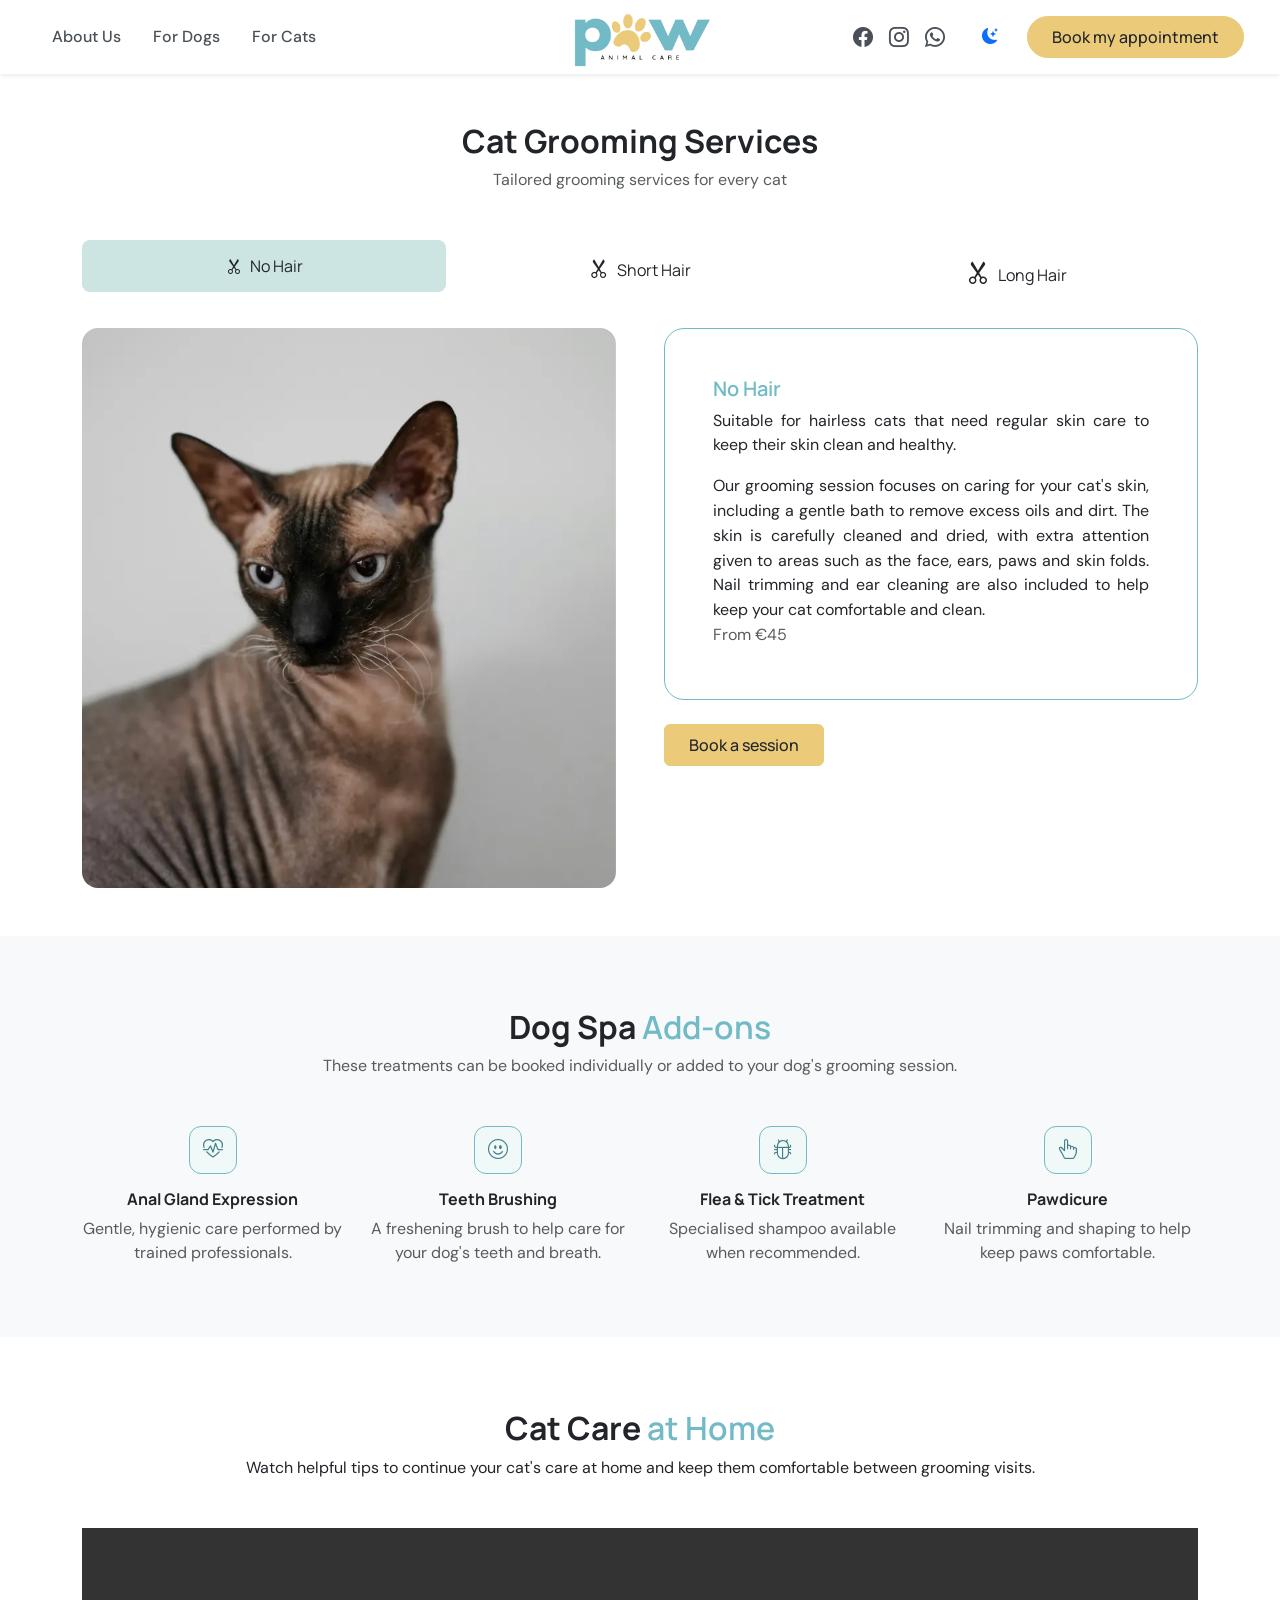
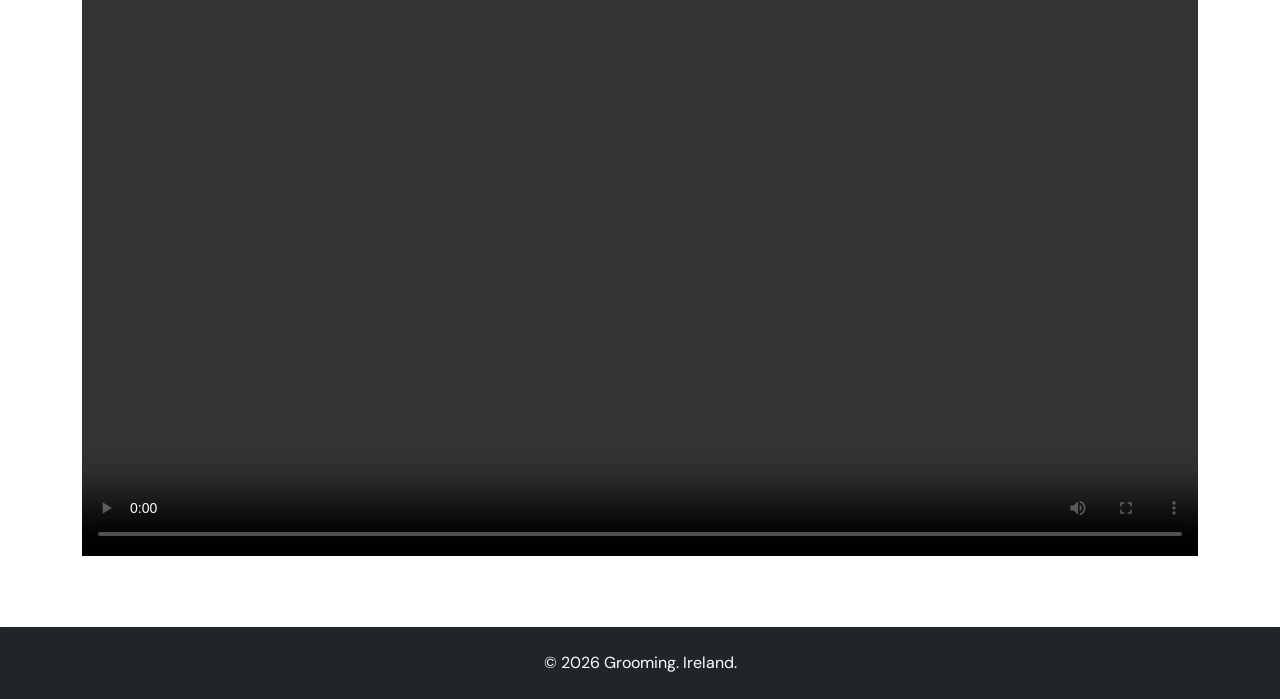
==== commit efb0a03c: "Fixed theme errors, added video, fixed cat page and added better image description" ====
--- a/pages/cats.html
+++ b/pages/cats.html
@@ -20,7 +20,7 @@
       
     
       <a class="navbar-brand d-lg-none" href="../index.html">
-        <img src="../images/pawlogo.png" alt="Logo" height="60">
+        <img src="../images/pawlogo.png" alt="Paw Grooming logo" height="60">
       </a>
 
     
@@ -39,7 +39,7 @@
 
       
         <a class="navbar-brand position-absolute start-50 translate-middle-x d-none d-lg-block m-0" href="#">
-          <img src="../images/pawlogo.png" alt="Logo" height="160">
+          <img src="../images/pawlogo.png" alt="Paw Grooming logo" height="160">
         </a>
 
         <div class="d-flex align-items-center gap-3 ms-lg-auto mt-3 mt-lg-0">
@@ -58,62 +58,6 @@
     </div>
   </nav>
 
-
-<section class="embedded-video-section py-5 bg-white">
-  <div class="container py-lg-4 text-center">
-    <div class="mb-5">
-      <h2 class="font-heading fw-bold text-dark heading-dark">Cat Grooming <span class="font-heading fw-semibold mb-2">Video</span></h2>
-      <p class="font-body text-dark mb-0 heading-dark">Watch our professional team in action, providing top-notch grooming for your feline friends.</p>
-    </div>
-    <div class="ratio ratio-16x9">
-      <iframe src="https://www.youtube.com/embed/dQw4w9WgXcQ" title="YouTube video player" frameborder="0" allow="accelerometer; autoplay; clipboard-write; encrypted-media; gyroscope; picture-in-picture; web-share" referrerpolicy="strict-origin-when-cross-origin" allowfullscreen></iframe>
-    </div>
-  </div>
-</section>
-
-
-
-  <!-- Addons Section -->
-  <section class="additional-dog-services py-5 bg-light">
-    <div class="container py-lg-4 text-center">
-      <div class="mb-5">
-        <h2 class="font-heading fw-bold text-dark">Dog Spa <span class="font-heading fw-semibold mb-2">Add-ons</span></h2>
-        <p class="font-body text-muted mb-0">These treatments can be booked individually or added to your dog's grooming session.</p>
-      </div>
-
-      <div class="row row-cols-1 row-cols-sm-2 row-cols-lg-4 gx-4 gy-5">
-        <div class="col">
-          <div class="additional-service-icon d-inline-flex align-items-center justify-content-center mb-3">
-            <i class="bi bi-heart-pulse" aria-hidden="true"></i>
-          </div>
-          <h3 class="font-heading h6 fw-bold">Anal Gland Expression</h3>
-          <p class="font-body text-muted mb-0">Gentle, hygienic care performed by trained professionals.</p>
-        </div>
-        <div class="col">
-          <div class="additional-service-icon d-inline-flex align-items-center justify-content-center mb-3">
-            <i class="bi bi-emoji-smile" aria-hidden="true"></i>
-          </div>
-          <h3 class="font-heading h6 fw-bold">Teeth Brushing</h3>
-          <p class="font-body text-muted mb-0">A freshening brush to help care for your dog's teeth and breath.</p>
-        </div>
-        <div class="col">
-          <div class="additional-service-icon d-inline-flex align-items-center justify-content-center mb-3">
-            <i class="bi bi-bug" aria-hidden="true"></i>
-          </div>
-          <h3 class="font-heading h6 fw-bold">Flea &amp; Tick Treatment</h3>
-          <p class="font-body text-muted mb-0">Specialised shampoo available when recommended.</p>
-        </div>
-        <div class="col">
-          <div class="additional-service-icon d-inline-flex align-items-center justify-content-center mb-3">
-            <i class="bi bi-hand-index-thumb" aria-hidden="true"></i>
-          </div>
-          <h3 class="font-heading h6 fw-bold">Pawdicure</h3>
-          <p class="font-body text-muted mb-0">Nail trimming and shaping to help keep paws comfortable.</p>
-        </div>
-      </div>
-    </div>
-  </section>
-  <!-- Addons Section End -->
 
 
   <!-- Cat Services Section Start-->
@@ -146,7 +90,7 @@
         <div class="tab-pane fade show active" id="small-breed-service" role="tabpanel" aria-labelledby="small-breed-tab" tabindex="0">
           <div class="row align-items-start g-4 g-lg-5">
             <div class="col-lg-6">
-              <img src="../images/cat1.webp" class="cat-service-image img-fluid rounded-4" alt="A freshly groomed cat">
+              <img src="../images/cat1.webp" class="cat-service-image img-fluid rounded-4" alt="A hairless cat sitting for a portrait">
             </div>
             <div class="col-lg-6">
               <div class="cat-service-copy p-4 p-lg-5">
@@ -155,7 +99,7 @@
                 <p class="font-body cat-service-description mb-0 text-dark">Our grooming session focuses on caring for your cat's skin, including a gentle bath to remove excess oils and dirt. The skin is carefully cleaned and dried, with extra attention given to areas such as the face, ears, paws and skin folds. Nail trimming and ear cleaning are also included to help keep your cat comfortable and clean.</p>
                 <p class="font-body text-muted mb-1">From €45</p>
               </div>
-              <a href="contact.html" class="btn btn-danger font-heading btn-appointment px-4 py-2 mt-4">Book a session</a>
+              <a href="contact.html?type=cat&fur=nohair" class="btn btn-danger font-heading btn-appointment px-4 py-2 mt-4">Book a session</a>
             </div>
           </div>
         </div>
@@ -163,7 +107,7 @@
         <div class="tab-pane fade" id="medium-breed-service" role="tabpanel" aria-labelledby="medium-breed-tab" tabindex="0">
           <div class="row align-items-start g-4 g-lg-5">
             <div class="col-lg-6">
-              <img src="../images/catImg5.webp" class="cat-service-image img-fluid rounded-4" alt="A freshly groomed cat">
+              <img src="../images/catImg5.webp" class="cat-service-image img-fluid rounded-4" alt="A ginger kitten wrapped in a towel">
             </div>
             <div class="col-lg-6">
               <div class="cat-service-copy p-4 p-lg-5">
@@ -173,7 +117,7 @@
                 <p class="font-body text-muted mb-1">From €55</p>
               
               </div>
-              <a href="contact.html" class="btn btn-danger font-heading btn-appointment px-4 py-2 mt-4">Book a session</a>
+              <a href="contact.html?type=cat&fur=short" class="btn btn-danger font-heading btn-appointment px-4 py-2 mt-4">Book a session</a>
             </div>
           </div>
         </div>
@@ -181,7 +125,7 @@
         <div class="tab-pane fade" id="large-breed-service" role="tabpanel" aria-labelledby="large-breed-tab" tabindex="0">
           <div class="row align-items-start g-4 g-lg-5">
             <div class="col-lg-6">
-              <img src="../images/catImg6.webp" class="cat-service-image img-fluid rounded-4" alt="A freshly groomed cat">
+              <img src="../images/catImg6.webp" class="cat-service-image img-fluid rounded-4" alt="A long-haired black cat sitting beside its reflection">
             </div>
             <div class="col-lg-6">
               <div class="cat-service-copy p-4 p-lg-5">
@@ -190,7 +134,7 @@
                 <p class="font-body cat-service-description mb-0 text-dark">The grooming session includes a bath, careful drying and a thorough brush-out to remove loose hair and prevent tangles. Extra time is spent checking areas that are more likely to develop knots, such as behind the ears, under the legs, around the belly and near the tail. A small trim can also be provided where needed to keep the coat neat and easier to manage.</p>
                 <p class="font-body text-muted mb-1">From €65</p>
               </div>
-              <a href="contact.html" class="btn btn-danger font-heading btn-appointment px-4 py-2 mt-4">Book a session</a>
+              <a href="contact.html?type=cat&fur=long" class="btn btn-danger font-heading btn-appointment px-4 py-2 mt-4">Book a session</a>
             </div>
           </div>
         </div>
@@ -198,6 +142,65 @@
     </div>
   </section>
   <!-- Cat Services Section End-->
+
+
+  <!-- Addons Section -->
+  <section class="additional-dog-services py-5 bg-light">
+    <div class="container py-lg-4 text-center">
+      <div class="mb-5">
+        <h2 class="font-heading fw-bold text-dark">Dog Spa <span class="font-heading fw-semibold mb-2">Add-ons</span></h2>
+        <p class="font-body text-muted mb-0">These treatments can be booked individually or added to your dog's grooming session.</p>
+      </div>
+
+      <div class="row row-cols-1 row-cols-sm-2 row-cols-lg-4 gx-4 gy-5">
+        <div class="col">
+          <div class="additional-service-icon d-inline-flex align-items-center justify-content-center mb-3">
+            <i class="bi bi-heart-pulse" aria-hidden="true"></i>
+          </div>
+          <h3 class="font-heading h6 fw-bold">Anal Gland Expression</h3>
+          <p class="font-body text-muted mb-0">Gentle, hygienic care performed by trained professionals.</p>
+        </div>
+        <div class="col">
+          <div class="additional-service-icon d-inline-flex align-items-center justify-content-center mb-3">
+            <i class="bi bi-emoji-smile" aria-hidden="true"></i>
+          </div>
+          <h3 class="font-heading h6 fw-bold">Teeth Brushing</h3>
+          <p class="font-body text-muted mb-0">A freshening brush to help care for your dog's teeth and breath.</p>
+        </div>
+        <div class="col">
+          <div class="additional-service-icon d-inline-flex align-items-center justify-content-center mb-3">
+            <i class="bi bi-bug" aria-hidden="true"></i>
+          </div>
+          <h3 class="font-heading h6 fw-bold">Flea &amp; Tick Treatment</h3>
+          <p class="font-body text-muted mb-0">Specialised shampoo available when recommended.</p>
+        </div>
+        <div class="col">
+          <div class="additional-service-icon d-inline-flex align-items-center justify-content-center mb-3">
+            <i class="bi bi-hand-index-thumb" aria-hidden="true"></i>
+          </div>
+          <h3 class="font-heading h6 fw-bold">Pawdicure</h3>
+          <p class="font-body text-muted mb-0">Nail trimming and shaping to help keep paws comfortable.</p>
+        </div>
+      </div>
+    </div>
+  </section>
+  <!-- Addons Section End -->
+
+
+  <section class="embedded-video-section py-5 bg-white">
+  <div class="container py-lg-4 text-center">
+    <div class="mb-5">
+      <h2 class="font-heading fw-bold text-dark heading-dark">Cat Care <span class="font-heading fw-semibold mb-2">at Home</span></h2>
+      <p class="font-body text-dark mb-0 heading-dark">Watch helpful tips to continue your cat's care at home and keep them comfortable between grooming visits.</p>
+    </div>
+    <div class="ratio ratio-16x9">
+      <video controls preload="metadata" aria-label="Educational Cat grooming video">
+        <source src="../video/Ultimate_Cat_Grooming.mp4" type="video/mp4">
+        Your browser does not support the video element.
+      </video>
+    </div>
+  </div>
+</section>
 
 
   <!--Footer -->
--- a/css/styles.css
+++ b/css/styles.css
@@ -19,18 +19,23 @@
   appearance: none;
   box-sizing: border-box;
   outline: none;
-  position: relative;
+  position: absolute;
+  top: 90%;        
+  left: 20%;      
+  transform: translate(-50%, -50%); 
+
   display: inline-flex;
   align-items: center;
   justify-content: center;
   width: 450px;
-  height: 120px;
+  max-width: 90vw; 
+  height: 100px;
   font-size: 2.2rem;
   font-weight: 600;
   cursor: pointer;
   overflow: hidden;
-  border: 4px solid #71bac6;
-  color: #71bac6;
+  border: 4px solid #ebca79;
+  color: #ebca79;
   background-color: transparent;
   z-index: 1;
   transition: color 0.2s ease-out;
@@ -66,6 +71,33 @@
   color: #ffffff;
   background-color: transparent;
   text-decoration: none;
+}
+
+
+@media (max-width: 768px) {
+  .hero-content {
+    position: absolute;
+    top: 30%;
+    left: 20px;      
+    right: 20px;
+    margin-left: 0;
+    padding-left: 0;
+    max-width: none;
+    transform: none;
+  }
+
+  .custom-slide-btn {
+    position: absolute;
+    top: 80%;
+    left: 20px;      
+    right: auto;
+    margin-left: 0;
+    width: 240px;
+    max-width: calc(100% - 40px);
+    height: 70px;
+    font-size: 1.3rem;
+    transform: none;
+  }
 }
 
 .btn.btn-danger.btn-appointment {
@@ -123,9 +155,19 @@
 
 .hero-section {
   background: linear-gradient(rgba(0,0,0,0.3), rgba(0,0,0,0.3)), url('../images/img3.jpg') no-repeat center center/cover;
-  min-height: 85vh;
-  display: flex;
-  align-items: center;
+  position: relative;
+  min-height: 650px; 
+}
+
+.hero-content {
+  position: absolute;
+  top: 80%;
+  left: 20%; 
+  max-width: 600px; 
+}
+
+.about-copy p {
+  line-height: 2;
 }
 
 .twentytwenty-container {
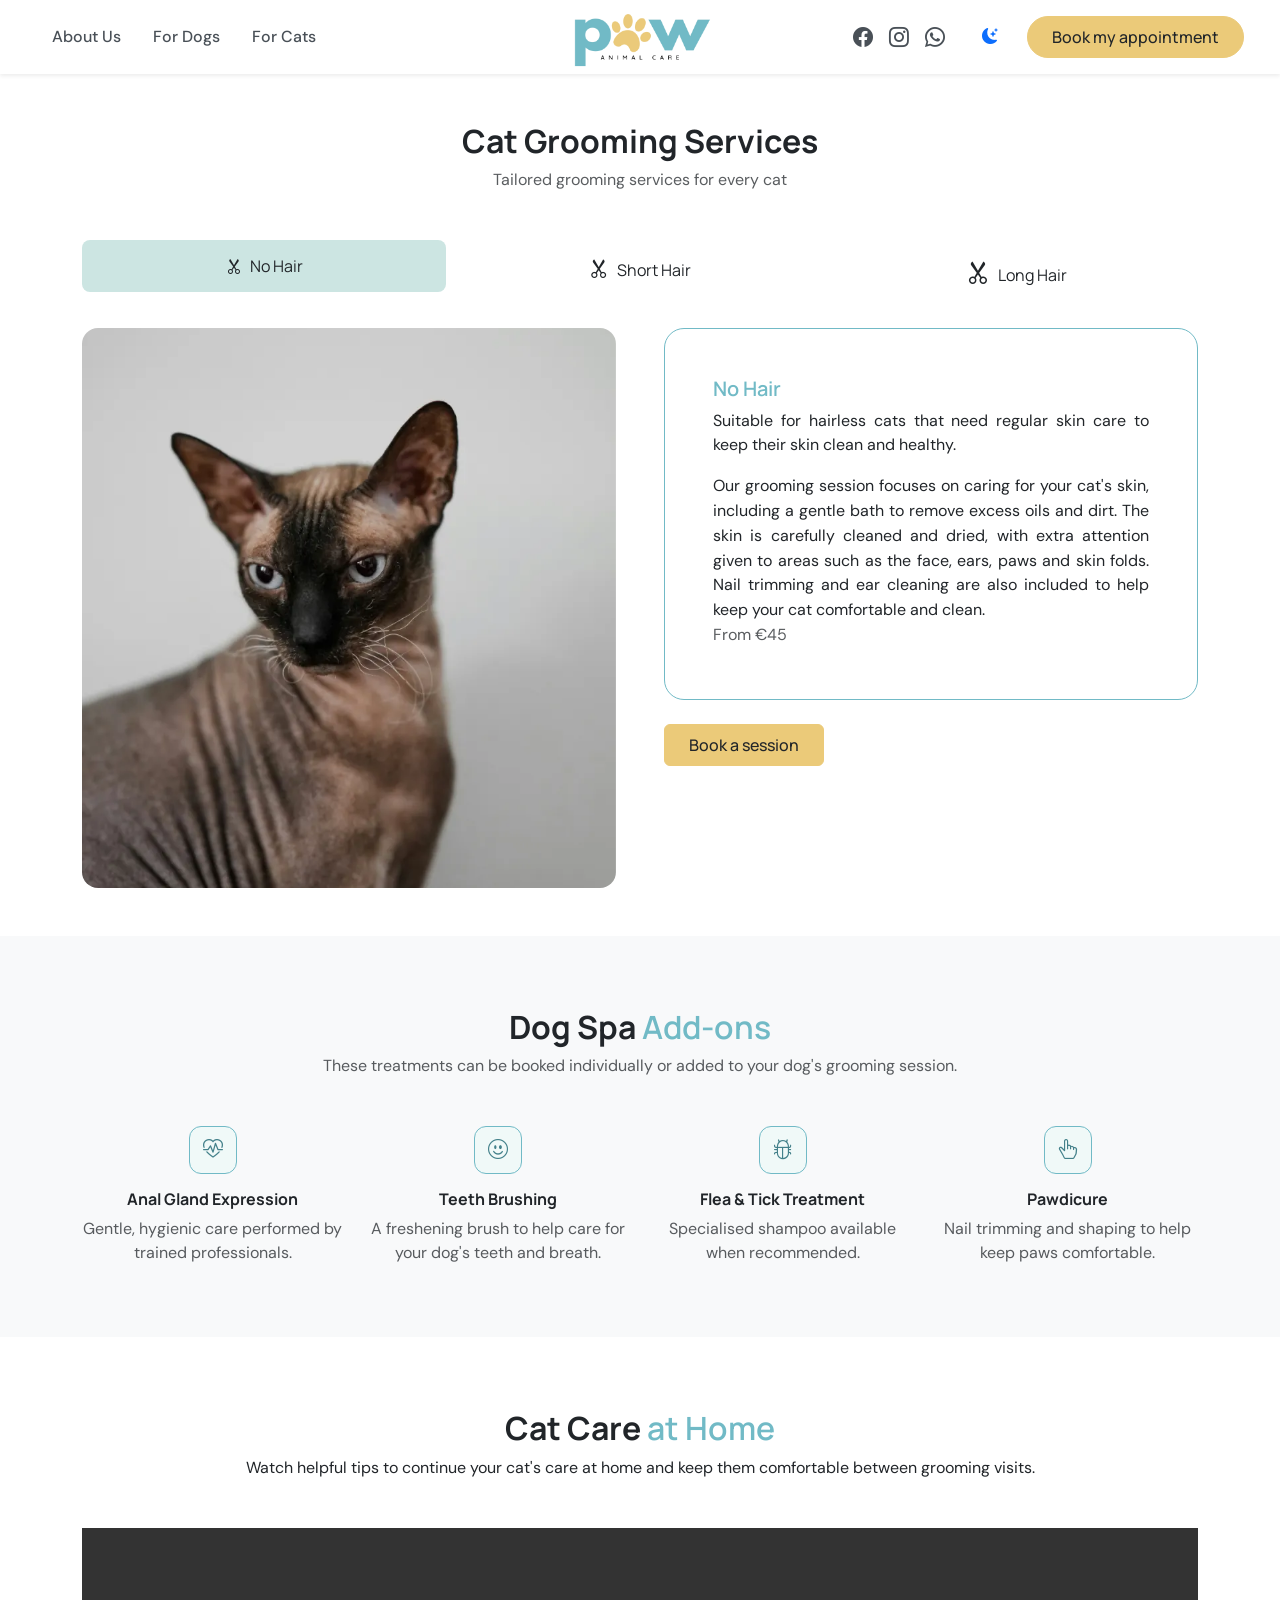
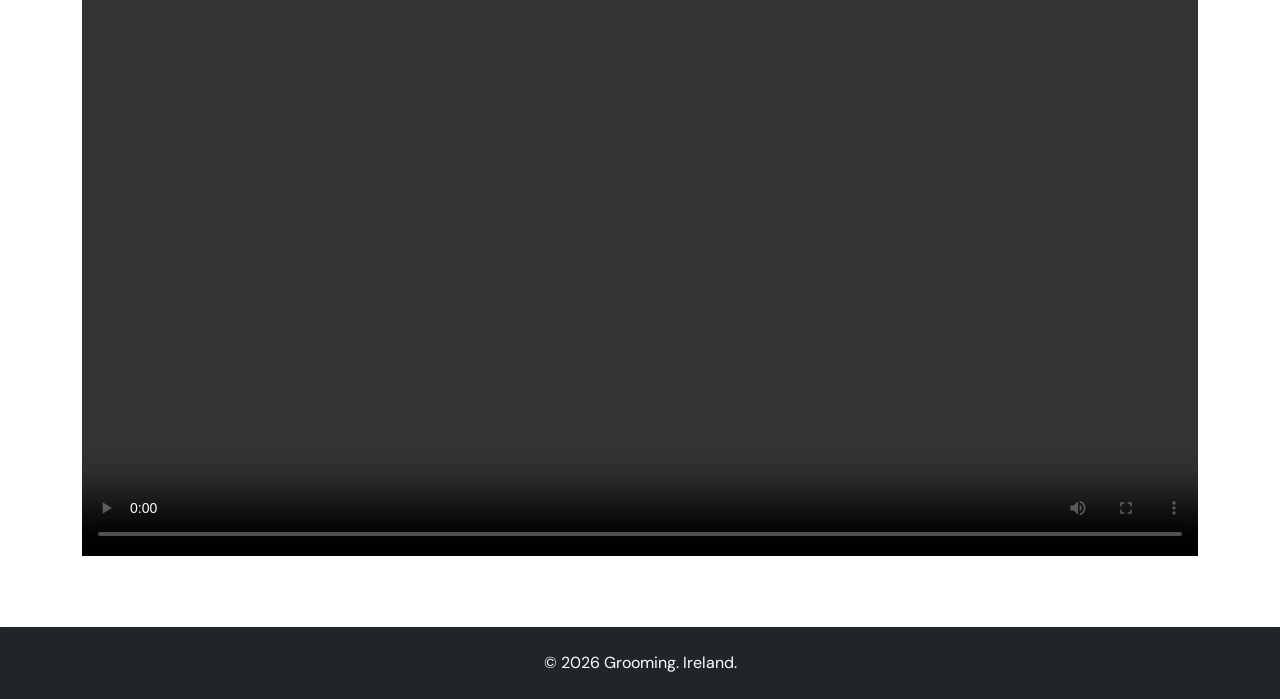
==== commit 54f9f922: "logo updated" ====
--- a/pages/cats.html
+++ b/pages/cats.html
@@ -20,7 +20,7 @@
       
     
       <a class="navbar-brand d-lg-none" href="../index.html">
-        <img src="../images/pawlogo.png" alt="Paw Grooming logo" height="60">
+        <img src="../images/pawlogo.webp" alt="Paw Grooming logo" height="60">
       </a>
 
     
@@ -39,7 +39,7 @@
 
       
         <a class="navbar-brand position-absolute start-50 translate-middle-x d-none d-lg-block m-0" href="#">
-          <img src="../images/pawlogo.png" alt="Paw Grooming logo" height="160">
+          <img src="../images/pawlogo.webp" alt="Paw Grooming logo" height="160">
         </a>
 
         <div class="d-flex align-items-center gap-3 ms-lg-auto mt-3 mt-lg-0">
--- a/css/styles.css
+++ b/css/styles.css
@@ -7,97 +7,12 @@
   font-family: 'DM Sans', sans-serif;
 }
 
-.border-color-base{
+.border-color-base {
   border-color: #71bac6 !important;
 }
 
 .icon-color-base {
   color: #71bac6 !important;
-}
-
-.custom-slide-btn {
-  appearance: none;
-  box-sizing: border-box;
-  outline: none;
-  position: absolute;
-  top: 90%;        
-  left: 20%;      
-  transform: translate(-50%, -50%); 
-
-  display: inline-flex;
-  align-items: center;
-  justify-content: center;
-  width: 450px;
-  max-width: 90vw; 
-  height: 100px;
-  font-size: 2.2rem;
-  font-weight: 600;
-  cursor: pointer;
-  overflow: hidden;
-  border: 4px solid #ebca79;
-  color: #ebca79;
-  background-color: transparent;
-  z-index: 1;
-  transition: color 0.2s ease-out;
-  text-decoration: none;
-}
-
-.custom-slide-btn::before {
-  content: "";
-  position: absolute;
-  top: 0;
-  left: 0;
-  width: 100%;
-  height: 100%;
-  background-color: #71bac6;
-  z-index: -1;
-  transform: translateX(-101%);
-  transition: transform 0.2s ease-out;
-  text-decoration: none;
-}
-
-.custom-slide-btn:hover {
-  color: #ffffff;
-  text-decoration: none;
-}
-
-.custom-slide-btn:hover::before {
-  transform: translateX(0);
-  text-decoration: none;
-}
-
-.custom-slide-btn:active,
-.custom-slide-btn:focus {
-  color: #ffffff;
-  background-color: transparent;
-  text-decoration: none;
-}
-
-
-@media (max-width: 768px) {
-  .hero-content {
-    position: absolute;
-    top: 30%;
-    left: 20px;      
-    right: 20px;
-    margin-left: 0;
-    padding-left: 0;
-    max-width: none;
-    transform: none;
-  }
-
-  .custom-slide-btn {
-    position: absolute;
-    top: 80%;
-    left: 20px;      
-    right: auto;
-    margin-left: 0;
-    width: 240px;
-    max-width: calc(100% - 40px);
-    height: 70px;
-    font-size: 1.3rem;
-    transform: none;
-  }
 }
 
 .btn.btn-danger.btn-appointment {
@@ -153,32 +68,213 @@
   color: #71bac6;
 }
 
+/* Hero Section */
 .hero-section {
-  background: linear-gradient(rgba(0,0,0,0.3), rgba(0,0,0,0.3)), url('../images/img3.jpg') no-repeat center center/cover;
+  background-color: #ffffff;
+  background-image: none;
   position: relative;
-  min-height: 650px; 
-}
-
-.hero-content {
+  min-height: auto;
+  padding: 2rem 0;
+  overflow: visible;
+}
+
+.hero-copy-col {
+  position: relative;
+  min-height: 540px;
+  display: flex;
+  align-items: center;
+  justify-content: center;
+}
+
+.hero-paw-bg {
   position: absolute;
-  top: 80%;
-  left: 20%; 
-  max-width: 600px; 
-}
-
+  top: 50%;
+  left: 50%;
+  width: 630px;
+  max-width: 129.375%;
+  aspect-ratio: 1 / 1;
+  transform: translate(-50%, -50%);
+  background-color: #f0f9f8;
+  -webkit-clip-path: url(#paw-clip);
+  clip-path: url(#paw-clip);
+  z-index: 0;
+  pointer-events: none;
+  transition: background-color 0.25s ease;
+}
+
+body.dark-theme .hero-paw-bg {
+  background-color: #343a40; /* dark grey in dark theme */
+}
+
+
+
+.hero-copy-inner {
+  position: relative;
+  z-index: 1;
+  width: 100%;
+  max-width: 440px;
+  margin: 0 auto;
+  padding: 1.5rem 1rem;
+  text-align: center;
+}
+
+.hero-section h1 {
+  font-family: 'Manrope', sans-serif;
+  font-size: calc(1.75rem + 1.8vw) !important;
+  font-weight: 700;
+  line-height: 1.2;
+  color: #71BAC6;
+  margin-bottom: 0.75rem !important;
+  
+
+}
+
+.hero-section p,
+.hero-section p.lead {
+  font-family: 'DM Sans', sans-serif;
+  font-size: 1rem !important;
+  font-weight: 400;
+  line-height: 2 !important;
+  color: #495057;
+  margin-bottom: 1.5rem !important;
+  paint-order: stroke fill;
+  -webkit-text-stroke: 3px #ffffff;
+  text-shadow:
+    -1px -1px 0 #ffffff,
+     1px -1px 0 #ffffff,
+    -1px  1px 0 #ffffff,
+     1px  1px 0 #ffffff;
+}
+
+.hero-right-img {
+  display: block;
+  width: 100%;
+  height: 460px;
+  object-fit: cover;
+  border-radius: 0.75rem;
+}
+/*Slide buttoon Explore now*/
+
+.custom-slide-btn {
+  appearance: none;
+  box-sizing: border-box;
+  outline: none;
+  position: relative;
+  display: inline-flex;
+  align-items: center;
+  justify-content: center;
+  margin: 0 auto;
+  width: 340px;
+  max-width: 100%;
+  height: 76px;
+  font-size: 1.65rem;
+  font-weight: 600;
+  cursor: pointer;
+  overflow: hidden;
+  border: 4px solid #ebca79;
+  color: #ebca79 !important;
+  background-color: transparent;
+  z-index: 1;
+  transition: color 0.2s ease-out;
+  text-decoration: none;
+}
+
+.custom-slide-btn::before {
+  content: "";
+  position: absolute;
+  inset: 0;
+  background-color: #71bac6;
+  z-index: -1;
+  transform: translateX(-101%);
+  transition: transform 0.2s ease-out;
+}
+
+.custom-slide-btn:hover,
+.custom-slide-btn:active,
+.custom-slide-btn:focus {
+  color: #ffffff !important;
+  background-color: transparent;
+  text-decoration: none;
+}
+
+.custom-slide-btn:hover::before,
+.custom-slide-btn:active::before,
+.custom-slide-btn:focus::before {
+  transform: translateX(0);
+}
+
+/*mobile for hero section*/
+@media (max-width: 768px) {
+  .hero-copy-col {
+    min-height: 410px;
+  }
+
+  .hero-paw-bg {
+    width: 400px;
+    max-width: 110%;
+  }
+
+  .hero-copy-inner {
+    max-width: 310px;
+    padding: 1rem 0.5rem;
+    text-align: center;
+  }
+
+  .hero-right-img {
+    height: auto;
+    aspect-ratio: 16 / 9;
+  }
+
+  
+  .hero-section h1 {
+    font-size: 2.5rem !important;
+    line-height: 1.2;
+    margin-bottom: 0.75rem !important;
+  }
+
+  .hero-section p,
+  .hero-section p.lead {
+    font-size: 1.5rem !important;
+    line-height: 2 !important;
+    margin-bottom: 1.25rem !important;
+    -webkit-text-stroke: 2px #ffffff;
+  }
+
+  .custom-slide-btn {
+    position: relative;
+    display: flex;
+    margin: 0 auto;
+    width: 250px;
+    max-width: calc(100% - 24px);
+    height: 54px;
+    font-size: 1.2rem;
+    border-width: 3px;
+    transform: none;
+  }
+}
+
+/* About section */
+.about-image {
+  width: 100%;
+  height: 560px;
+  object-fit: cover;
+  object-position: center;
+}
+/* Before / After Slider */
 .about-copy p {
   line-height: 2;
 }
 
 .twentytwenty-container {
-  box-sizing: content-box;
+  box-sizing: border-box;
+  container-type: inline-size;
   z-index: 0;
   overflow: hidden;
   position: relative;
   user-select: none;
   width: 100%;
   max-width: 800px;
-  height: 450px;
+  aspect-ratio: 16 / 9;
   margin: 0 auto;
 }
 
@@ -189,6 +285,7 @@
   position: absolute;
   top: 0;
   left: 0;
+  display: block;
 }
 
 .image-after-wrapper {
@@ -202,7 +299,7 @@
 }
 
 .image-after-wrapper img {
-  width: 800px;
+  width: 100cqw;
   max-width: none;
   height: 100%;
   object-fit: cover;
@@ -210,6 +307,8 @@
 
 .twentytwenty-slider {
   position: absolute;
+  top: 0;
+  left: 0;
   appearance: none;
   width: 100%;
   height: 100%;
@@ -222,36 +321,31 @@
 .twentytwenty-slider::-webkit-slider-thumb {
   appearance: none;
   width: 4px;
-  height: 450px;
+  height: 100vh;
   background: #71bac6;
 }
 
-/* Index page */
-.about-image {
-  width: 100%;
-  height: 560px;
-  object-fit: cover;
-  object-position: center;
-}
-
-/* DOG PAGES SPECIFIC STYLES  START*/
+/* DOG PAGES SPECIFIC STYLES START */
 .img-responsive img {
   max-width: 300px;
   height: auto;
 }
 
-.dog-service-tabs , .cat-service-tabs {
+.dog-service-tabs,
+.cat-service-tabs {
   display: flex;
   justify-content: space-between;
   gap: 0.75rem;
 }
 
-.dog-service-tabs .nav-item , .cat-service-tabs .nav-item {
+.dog-service-tabs .nav-item,
+.cat-service-tabs .nav-item {
   flex: 1 1 0;
   text-align: center;
 }
 
-.dog-service-tabs .nav-link , .cat-service-tabs .nav-link {
+.dog-service-tabs .nav-link,
+.cat-service-tabs .nav-link {
   width: 100%;
   color: #777b80;
   background: transparent;
@@ -269,25 +363,29 @@
   background: #cce5e2;
 }
 
-.dog-service-image , .cat-service-image {
+.dog-service-image,
+.cat-service-image {
   width: 100%;
   height: 560px;
   object-fit: cover;
   object-position: center;
 }
 
-.dog-service-copy , .cat-service-copy {
+.dog-service-copy,
+.cat-service-copy {
   border: 1px solid #71bac6;
   border-radius: 1.25rem;
 }
 
-.dog-service-description , .cat-service-description {
+.dog-service-description,
+.cat-service-description {
   color: #85888d;
   line-height: 1.55;
   text-align: justify;
 }
 
-#dog-services, #cat-services {
+#dog-services,
+#cat-services {
   background-color: #ffffff;
 }
 
@@ -393,19 +491,22 @@
 }
 
 @media (max-width: 767.98px) {
-  .dog-service-tabs , .cat-service-tabs {
+  .dog-service-tabs,
+  .cat-service-tabs {
     flex-direction: column;
   }
 
-  .dog-service-tabs .nav-link , .cat-service-tabs .nav-link {
+  .dog-service-tabs .nav-link,
+  .cat-service-tabs .nav-link {
     text-align: left;
   }
 
-  .dog-service-image , .cat-service-image {
+  .dog-service-image,
+  .cat-service-image {
     height: 420px;
   }
 }
-/* DOG PAGES SPECIFIC STYLES END*/
+/* DOG PAGES SPECIFIC STYLES END */
 
 /* Contact page */
 .hero-sub {
@@ -467,12 +568,18 @@
 }
 
 @keyframes reveal {
-  from { opacity: 0; transform: translateY(12px); }
-  to   { opacity: 1; transform: none; }
+  from {
+    opacity: 0;
+    transform: translateY(12px);
+  }
+  to {
+    opacity: 1;
+    transform: none;
+  }
 }
 
 .mt-4 {
-  color: #ebca79
+  color: #ebca79;
 }
 
 .form-card {
@@ -562,4 +669,4 @@
 
 dialog::backdrop {
   background: rgba(0, 0, 0, 0.4);
-}
+}
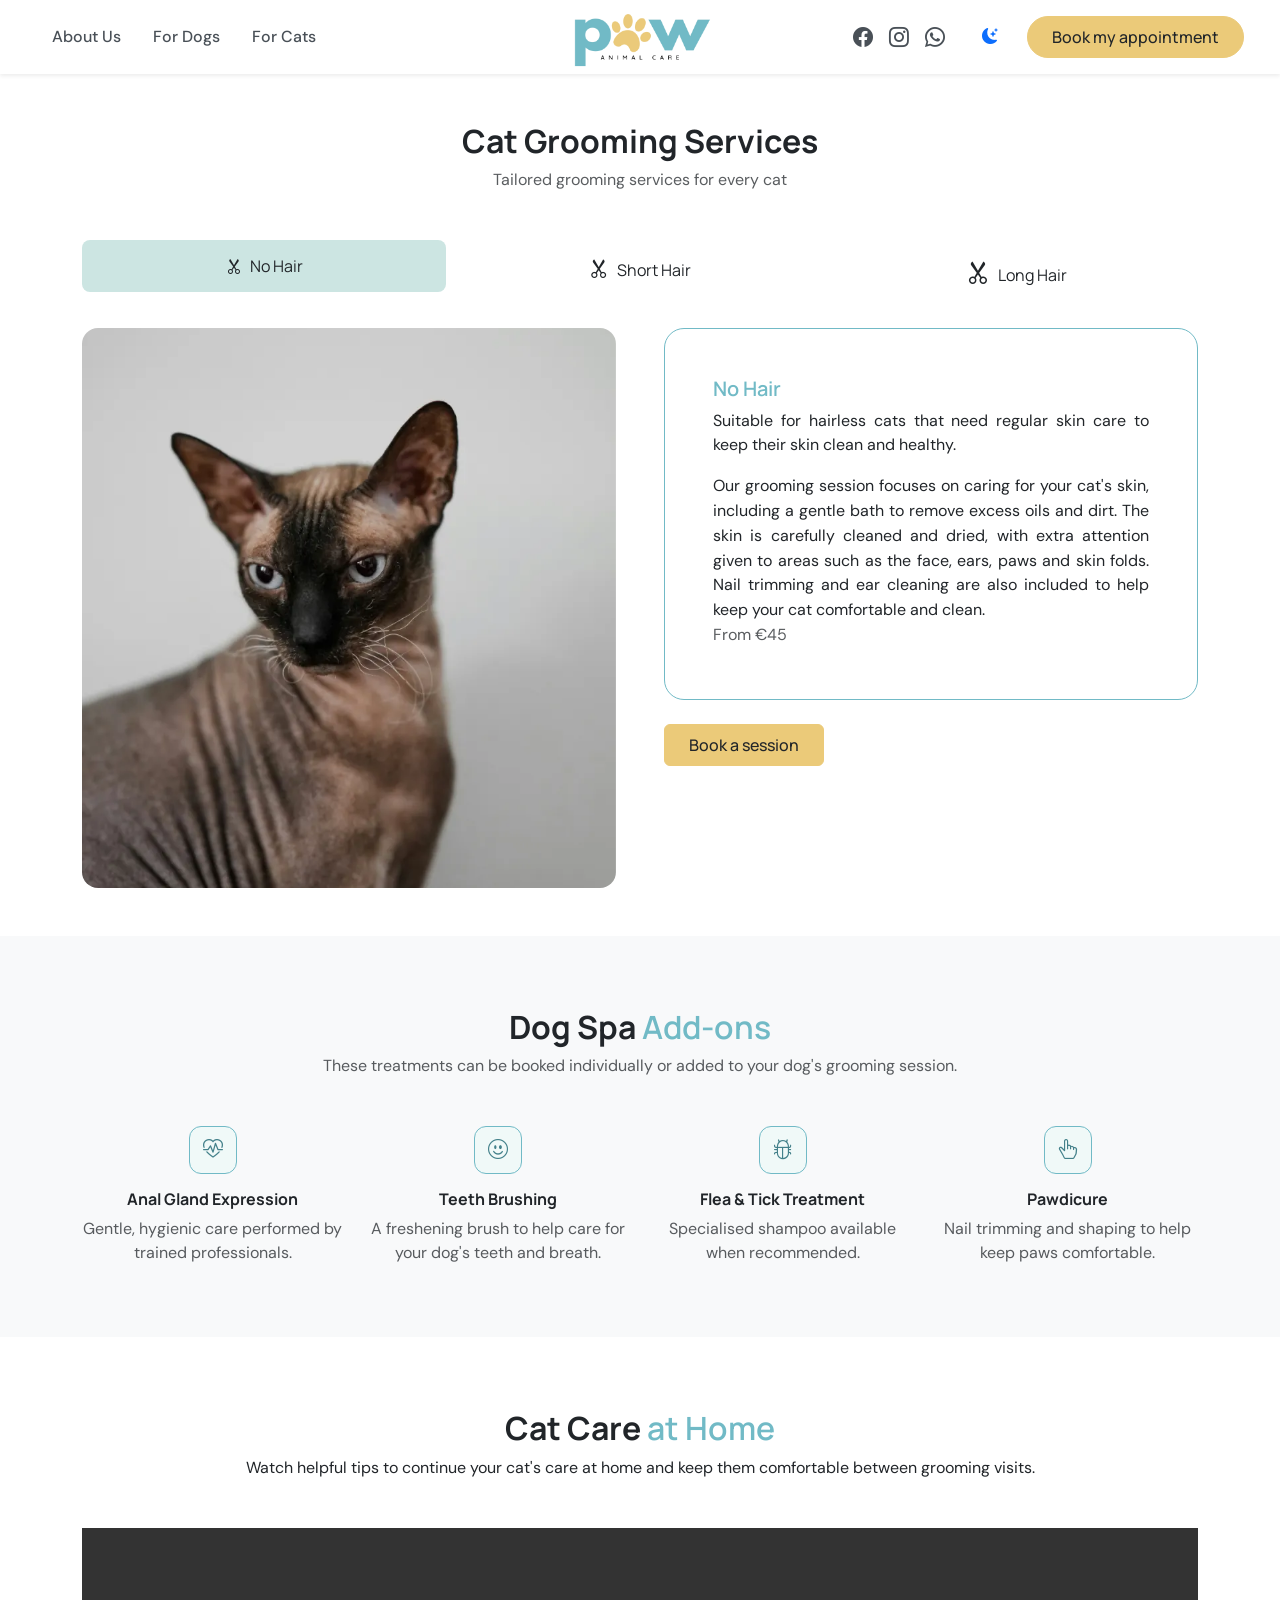
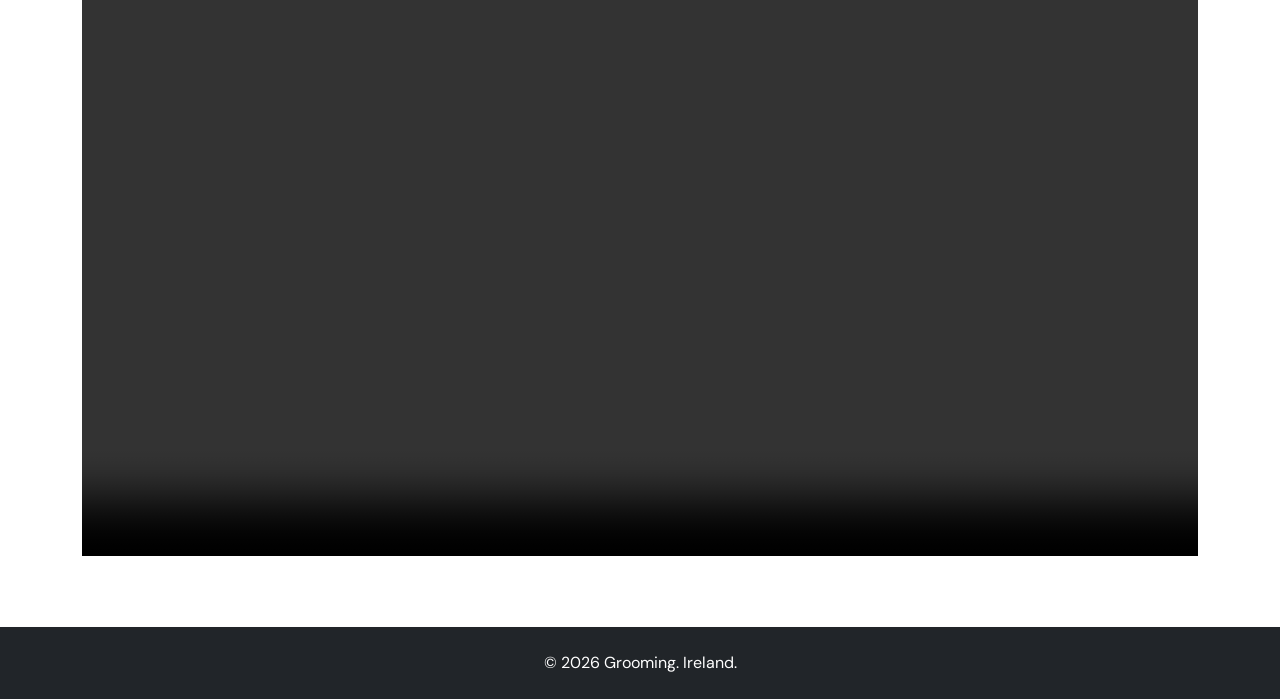
==== commit 6bd39e47: "Meta descriptors added meta descriptions, titles, h1, h2, alt tags reviewed for SEO" ====
--- a/pages/cats.html
+++ b/pages/cats.html
@@ -3,7 +3,8 @@
 <head>
   <meta charset="UTF-8">
   <meta name="viewport" content="width=device-width, initial-scale=1">
-  <title>Grooming</title>
+  <meta name="description" content="Full groom bath, cut, nails, ears care for cats in Limerick">
+  <title>Cats Grooming</title>
     
   
   <link href="https://cdn.jsdelivr.net/npm/bootstrap@5.3.3/dist/css/bootstrap.min.css" rel="stylesheet" integrity="sha384-QWTKZyjpPEjISv5WaRU9OFeRpok6YctnYmDr5pNlyT2bRjXh0JMhjY6hW+ALEwIH" crossorigin="anonymous">
@@ -90,7 +91,7 @@
         <div class="tab-pane fade show active" id="small-breed-service" role="tabpanel" aria-labelledby="small-breed-tab" tabindex="0">
           <div class="row align-items-start g-4 g-lg-5">
             <div class="col-lg-6">
-              <img src="../images/cat1.webp" class="cat-service-image img-fluid rounded-4" alt="A hairless cat sitting for a portrait">
+              <img src="../images/cat1.webp" class="cat-service-image img-fluid rounded-4" alt="Feline grooming Limerick">
             </div>
             <div class="col-lg-6">
               <div class="cat-service-copy p-4 p-lg-5">
@@ -107,7 +108,7 @@
         <div class="tab-pane fade" id="medium-breed-service" role="tabpanel" aria-labelledby="medium-breed-tab" tabindex="0">
           <div class="row align-items-start g-4 g-lg-5">
             <div class="col-lg-6">
-              <img src="../images/catImg5.webp" class="cat-service-image img-fluid rounded-4" alt="A ginger kitten wrapped in a towel">
+              <img src="../images/catImg5.webp" class="cat-service-image img-fluid rounded-4" alt="Long-haired cat grooming Limerick ( Maine Coon, Persian, Ragdoll)">
             </div>
             <div class="col-lg-6">
               <div class="cat-service-copy p-4 p-lg-5">
@@ -125,7 +126,7 @@
         <div class="tab-pane fade" id="large-breed-service" role="tabpanel" aria-labelledby="large-breed-tab" tabindex="0">
           <div class="row align-items-start g-4 g-lg-5">
             <div class="col-lg-6">
-              <img src="../images/catImg6.webp" class="cat-service-image img-fluid rounded-4" alt="A long-haired black cat sitting beside its reflection">
+              <img src="../images/catImg6.webp" class="cat-service-image img-fluid rounded-4" alt="Cat nail trimming Limerick">
             </div>
             <div class="col-lg-6">
               <div class="cat-service-copy p-4 p-lg-5">
